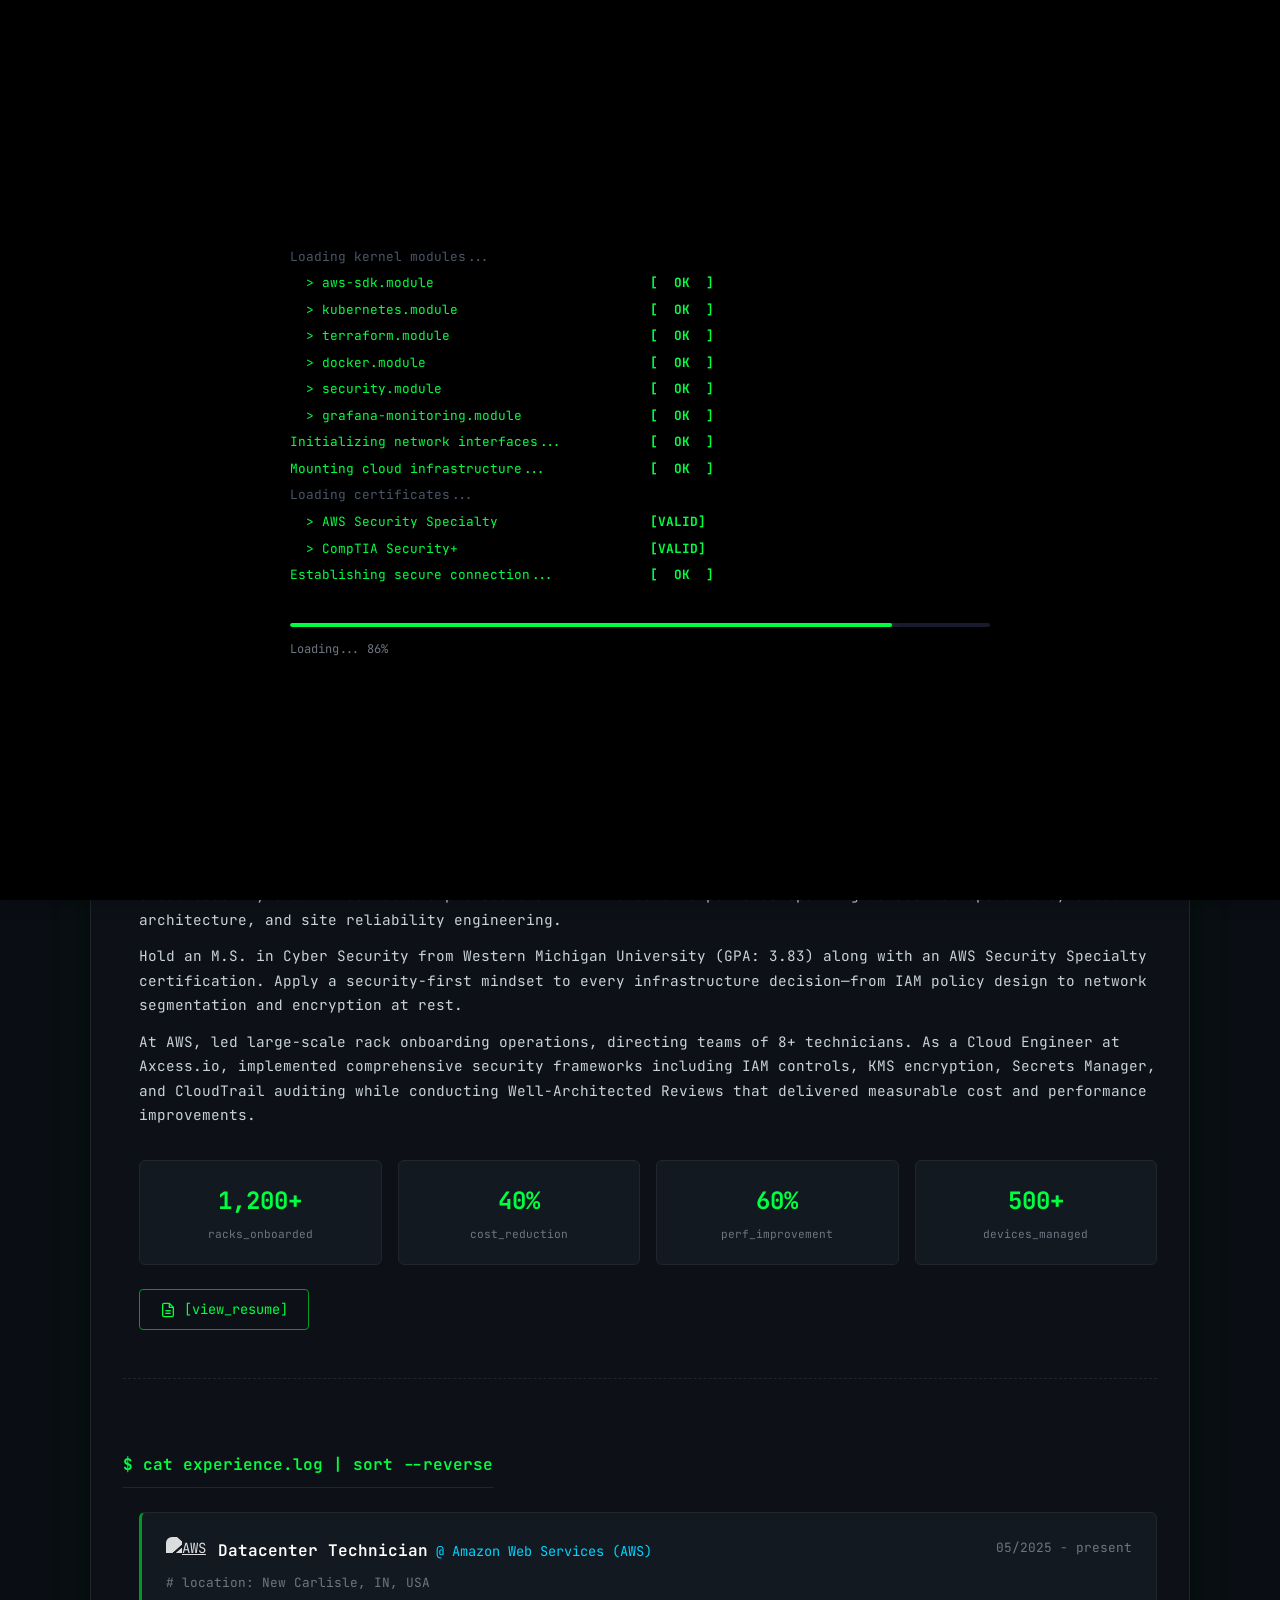
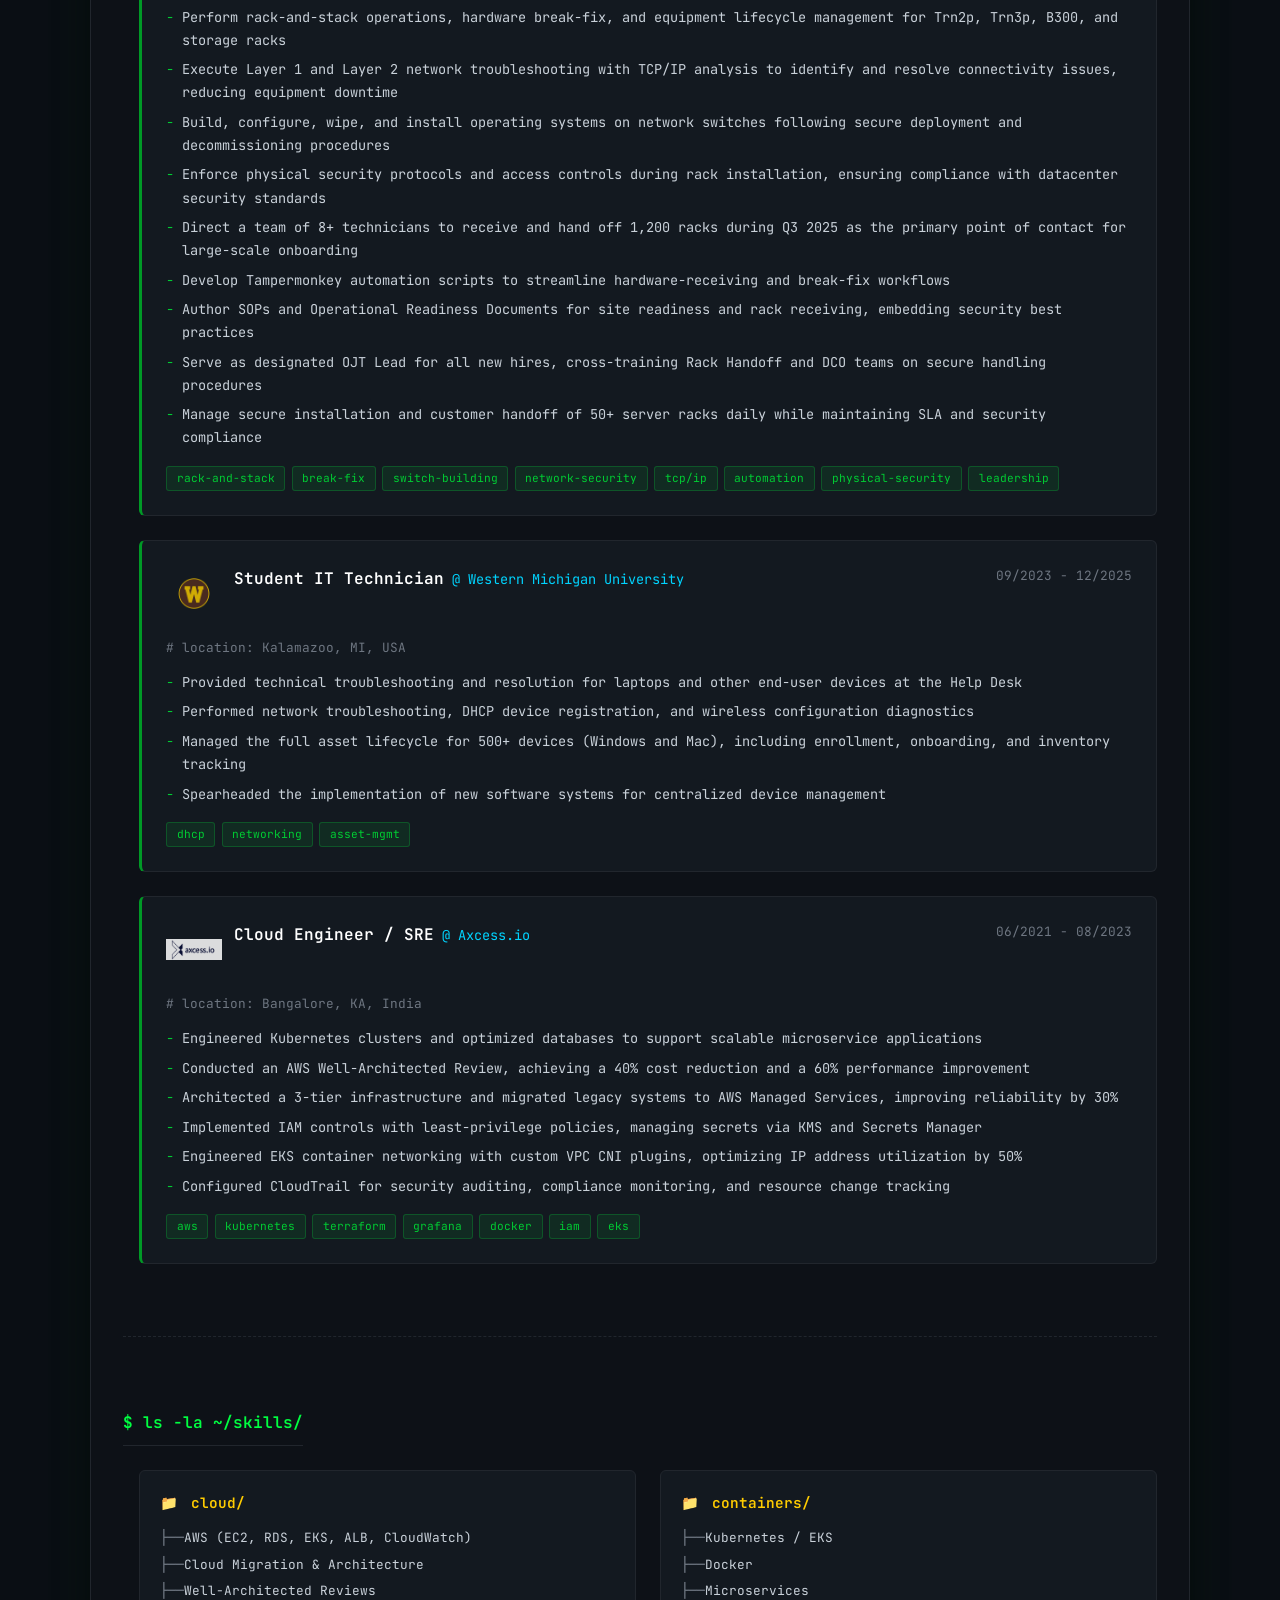
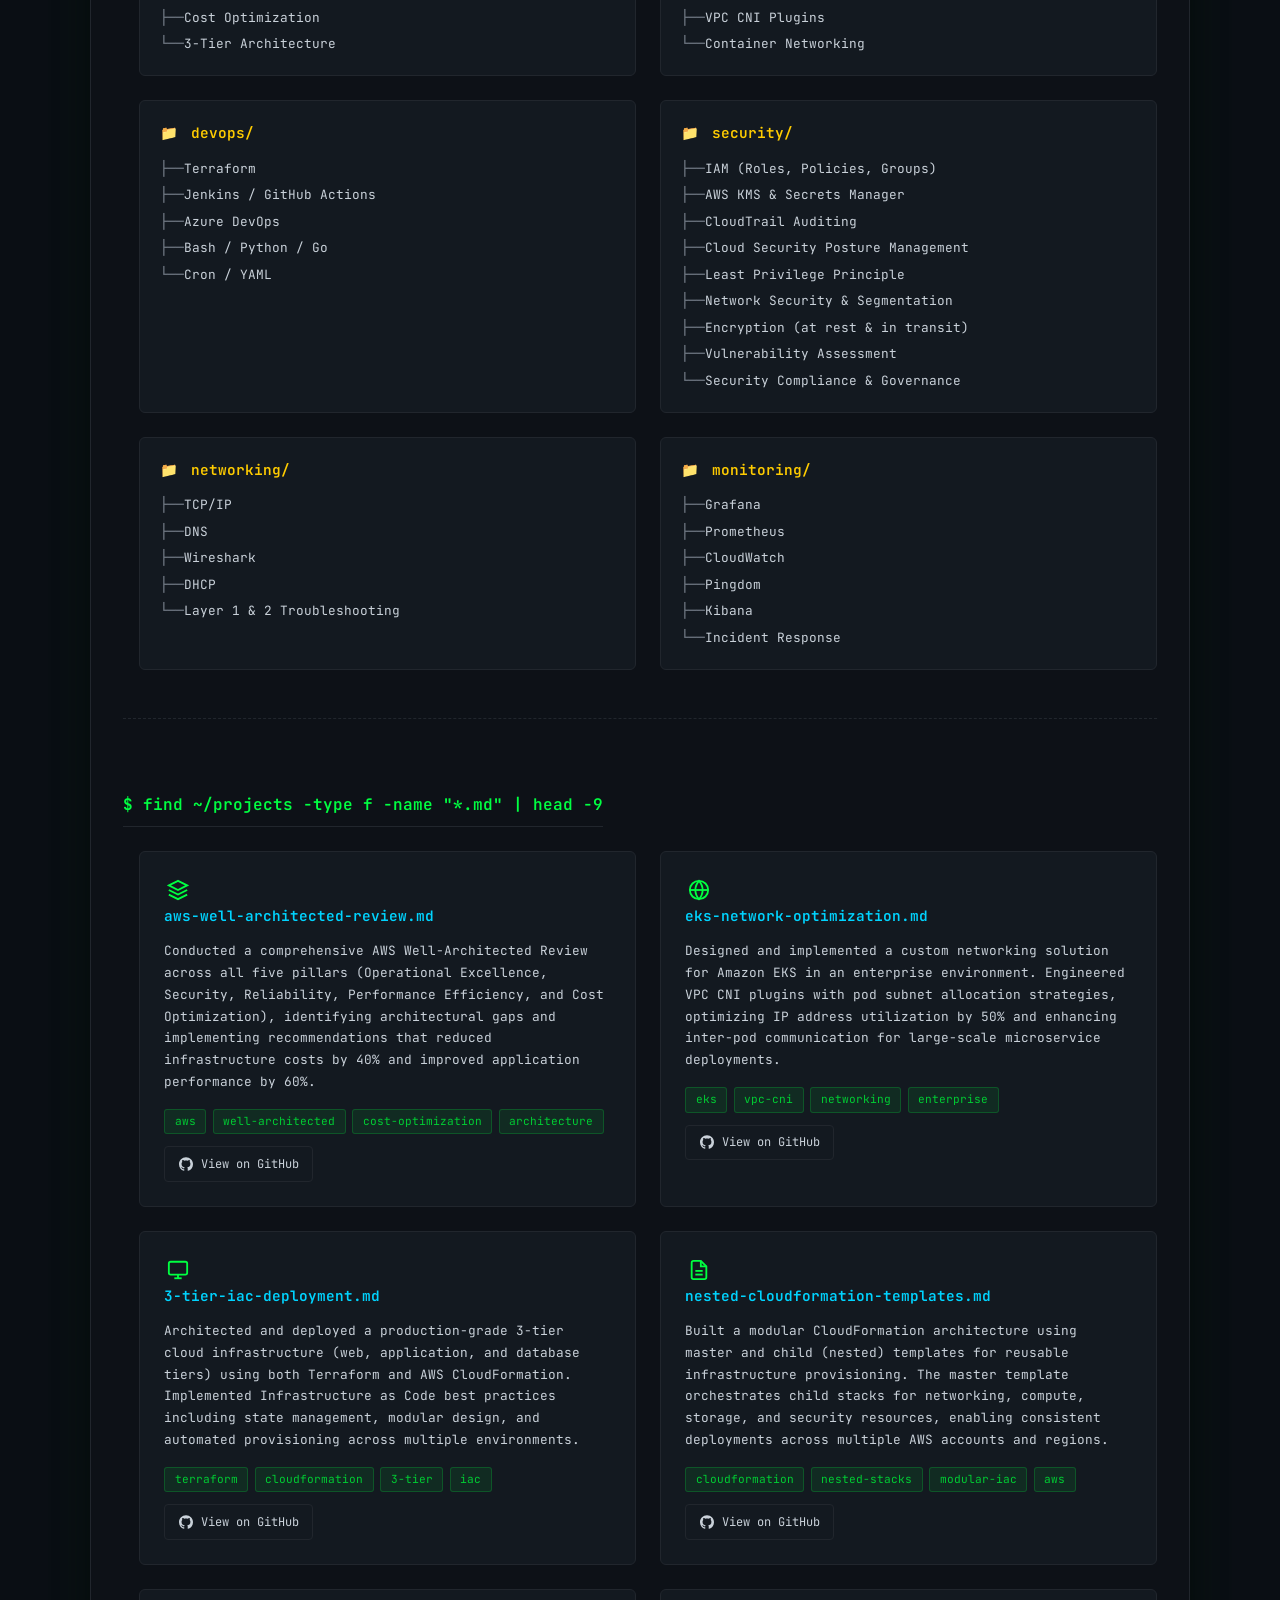
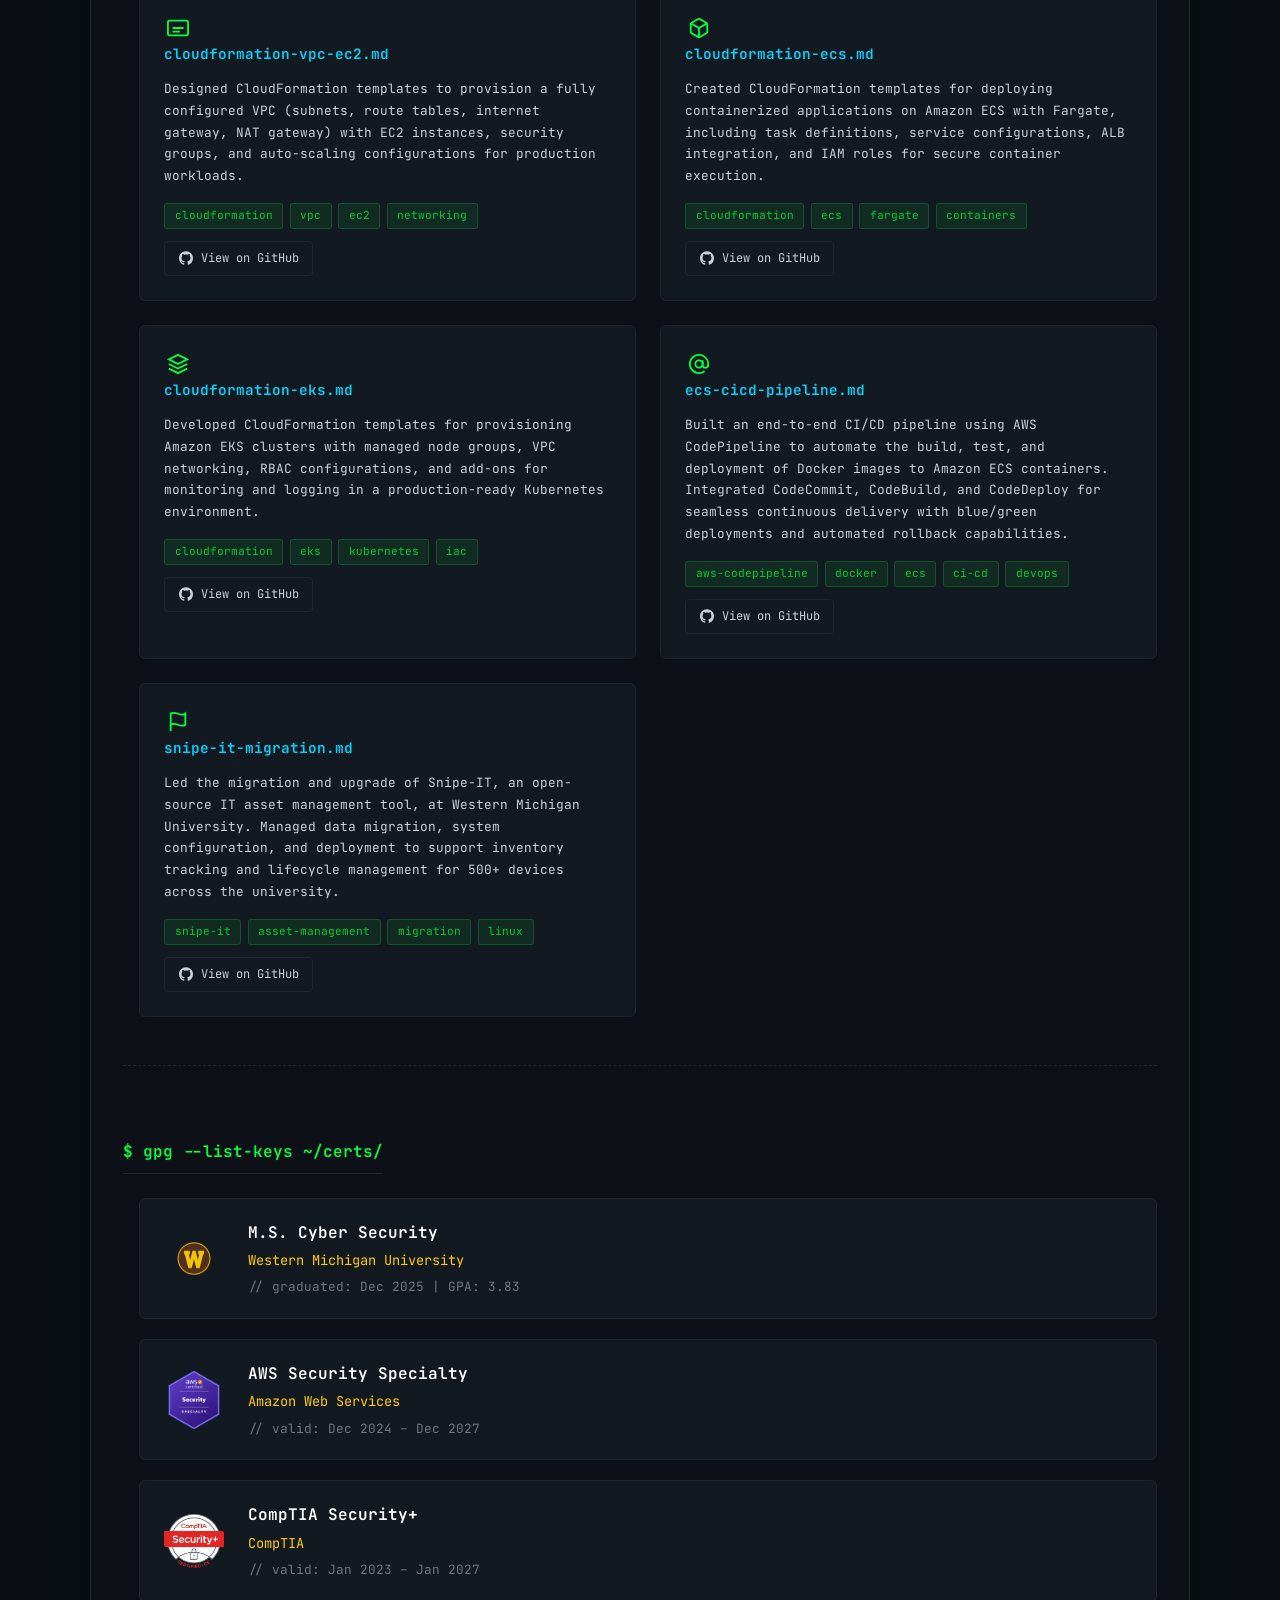
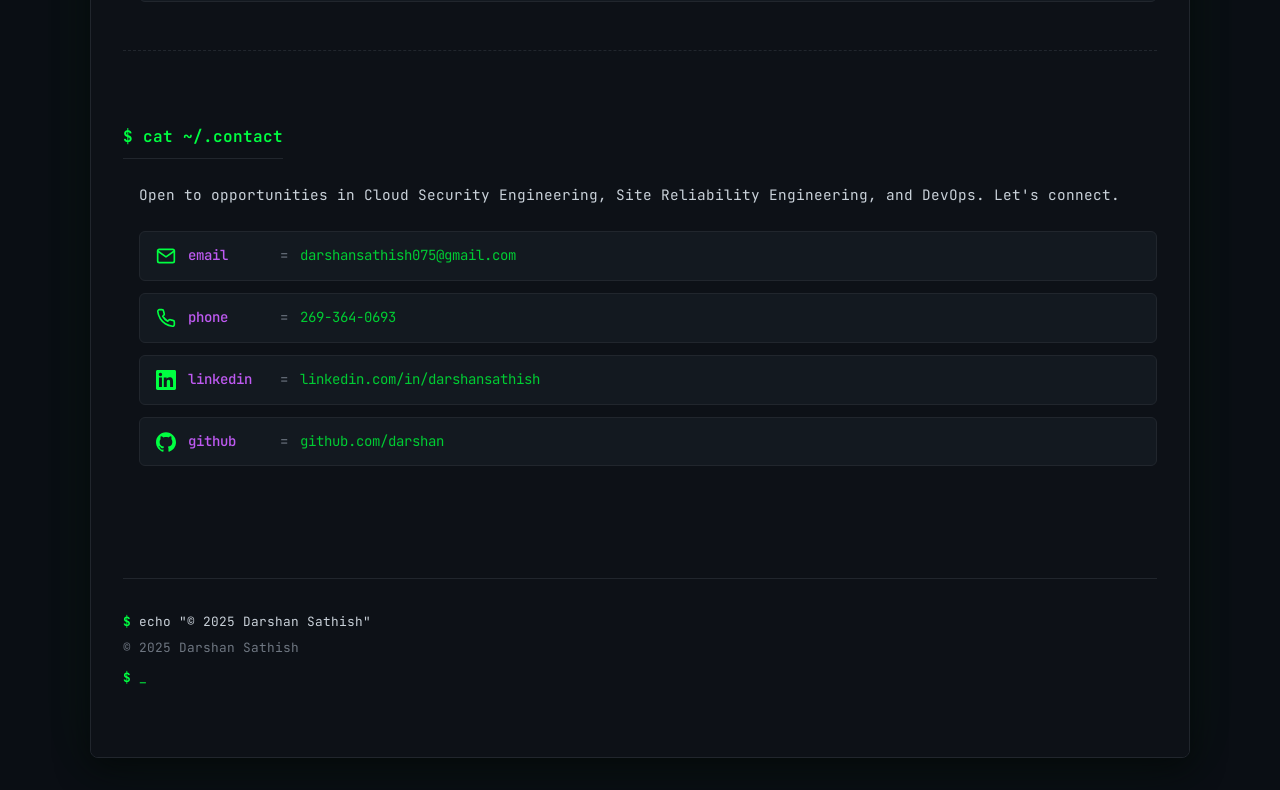
==== Kiro-Portfi=olio/index.html @ d73a8a71 "Add files via upload" ====
<!DOCTYPE html>
<html lang="en">
<head>
    <meta charset="UTF-8">
    <meta name="viewport" content="width=device-width, initial-scale=1.0">
    <title>darshan@cloud:~ Portfolio</title>
    <link rel="stylesheet" href="styles.css">
    <link rel="preconnect" href="https://fonts.googleapis.com">
    <link rel="preconnect" href="https://fonts.gstatic.com" crossorigin>
    <link href="https://fonts.googleapis.com/css2?family=JetBrains+Mono:wght@300;400;500;600;700&family=Fira+Code:wght@300;400;500;600;700&display=swap" rel="stylesheet">
</head>
<body>
    <!-- Boot Screen -->
    <div class="boot-screen" id="boot-screen">
        <div class="boot-container">
            <div class="boot-lines" id="boot-lines"></div>
            <div class="boot-progress">
                <div class="progress-bar" id="progress-bar"></div>
            </div>
            <p class="boot-status" id="boot-status">Initializing...</p>
        </div>
    </div>

    <!-- Scanline overlay -->
    <div class="scanline"></div>

    <!-- Terminal Window -->
    <div class="terminal-frame">
        <!-- Terminal Title Bar -->
        <div class="terminal-titlebar">
            <div class="terminal-dots">
                <span class="dot dot-red"></span>
                <span class="dot dot-yellow"></span>
                <span class="dot dot-green"></span>
            </div>
            <span class="terminal-path">darshan@cloud:~/portfolio</span>
            <nav class="terminal-nav" id="terminal-nav">
                <a href="#hero" class="nav-cmd">~</a>
                <a href="#about" class="nav-cmd">about</a>
                <a href="#experience" class="nav-cmd">exp</a>
                <a href="#skills" class="nav-cmd">skills</a>
                <a href="#projects" class="nav-cmd">projects</a>
                <a href="#certs" class="nav-cmd">certs</a>
                <a href="#contact" class="nav-cmd">contact</a>
            </nav>
            <button class="theme-toggle" id="theme-toggle" aria-label="Toggle theme">
                <span class="theme-icon" id="theme-icon">&#9790;</span>
            </button>
            <button class="mobile-toggle" id="mobile-toggle" aria-label="Toggle navigation">
                <span>&#9776;</span>
            </button>
        </div>

        <!-- Terminal Body -->
        <main class="terminal-body">

            <!-- Hero / Boot Section -->
            <section class="term-section" id="hero">
                <div class="boot-sequence">
                    <p class="system-line"><span class="dim">[system]</span> initializing portfolio v2.0...</p>
                    <p class="system-line"><span class="dim">[system]</span> loading modules: aws, kubernetes, terraform...</p>
                    <p class="system-line"><span class="dim">[system]</span> connection established <span class="success">&#10004;</span></p>
                </div>
                <div class="hero-content">
                    <div class="hero-left">
                        <div class="ascii-border">
                            <pre class="ascii-art">
 ____                 _                   ____        _   _     _     _     
|  _ \  __ _ _ __ ___| |__   __ _ _ __   / ___|  __ _| |_| |__ (_)___| |__  
| | | |/ _` | '__/ __| '_ \ / _` | '_ \  \___ \ / _` | __| '_ \| / __| '_ \ 
| |_| | (_| | |  \__ \ | | | (_| | | | |  ___) | (_| | |_| | | | \__ \ | | |
|____/ \__,_|_|  |___/_| |_|\__,_|_| |_| |____/ \__,_|\__|_| |_|_|___/_| |_|
                            </pre>
                        </div>
                        <p class="prompt-line"><span class="prompt">$</span> whoami</p>
                        <h1 class="hero-name">Darshan Sathish</h1>
                        <p class="prompt-line"><span class="prompt">$</span> cat role.txt</p>
                        <h2 class="hero-role">Cloud Security & Infrastructure Engineer</h2>
                        <p class="prompt-line"><span class="prompt">$</span> echo $MISSION</p>
                        <p class="hero-desc">Building secure, reliable, and cost-effective cloud solutions with expertise in AWS Security, Kubernetes, and datacenter operations. M.S. Cyber Security | AWS Security Specialty certified. Passionate about cloud security, automation, and operational excellence.</p>
                        <div class="hero-links">
                            <a href="#contact" class="term-btn">[contact]</a>
                            <a href="#experience" class="term-btn">[view_work]</a>
                        </div>
                    </div>
                    <div class="hero-right">
                        <div class="profile-frame">
                            <div class="profile-label">// profile.jpg</div>
                            <img src="profile.jpg" alt="Darshan Sathish" class="profile-image">
                        </div>
                        <div class="mini-terminal">
                            <p><span class="prompt">$</span> <span id="typing-text"></span><span class="cursor">_</span></p>
                        </div>
                    </div>
                </div>
            </section>

            <!-- About Section -->
            <section class="term-section" id="about">
                <div class="section-header">
                    <span class="prompt">$</span> cat about.md
                </div>
                <div class="section-content">
                    <div class="output-block">
                        <p>Cloud security and infrastructure professional with hands-on experience spanning datacenter operations, cloud architecture, and site reliability engineering.</p>
                        <p>Hold an M.S. in Cyber Security from Western Michigan University (GPA: 3.83) along with an AWS Security Specialty certification. Apply a security-first mindset to every infrastructure decision—from IAM policy design to network segmentation and encryption at rest.</p>
                        <p>At AWS, led large-scale rack onboarding operations, directing teams of 8+ technicians. As a Cloud Engineer at Axcess.io, implemented comprehensive security frameworks including IAM controls, KMS encryption, Secrets Manager, and CloudTrail auditing while conducting Well-Architected Reviews that delivered measurable cost and performance improvements.</p>
                    </div>
                    <div class="stats-grid">
                        <div class="stat-block">
                            <span class="stat-value">1,200+</span>
                            <span class="stat-key">racks_onboarded</span>
                        </div>
                        <div class="stat-block">
                            <span class="stat-value">40%</span>
                            <span class="stat-key">cost_reduction</span>
                        </div>
                        <div class="stat-block">
                            <span class="stat-value">60%</span>
                            <span class="stat-key">perf_improvement</span>
                        </div>
                        <div class="stat-block">
                            <span class="stat-value">500+</span>
                            <span class="stat-key">devices_managed</span>
                        </div>
                    </div>
                    <div class="resume-download">
                        <a href="resume.html" class="term-btn resume-btn" target="_blank" rel="noopener noreferrer">
                            <svg viewBox="0 0 24 24" fill="none" stroke="currentColor" stroke-width="2" width="16" height="16"><path d="M14 2H6a2 2 0 0 0-2 2v16a2 2 0 0 0 2 2h12a2 2 0 0 0 2-2V8z"/><polyline points="14 2 14 8 20 8"/><line x1="16" y1="13" x2="8" y2="13"/><line x1="16" y1="17" x2="8" y2="17"/></svg>
                            [view_resume]
                        </a>
                    </div>
                </div>
            </section>

            <!-- Experience Section -->
            <section class="term-section" id="experience">
                <div class="section-header">
                    <span class="prompt">$</span> cat experience.log | sort --reverse
                </div>
                <div class="section-content">
                    <!-- AWS -->
                    <div class="exp-block">
                        <div class="exp-header">
                            <a href="https://aws.amazon.com/" target="_blank" rel="noopener noreferrer"><img src="https://upload.wikimedia.org/wikipedia/commons/9/93/Amazon_Web_Services_Logo.svg" alt="AWS" class="exp-logo aws-logo"></a>
                            <div class="exp-title">
                                <h3>Datacenter Technician</h3>
                                <span class="exp-company">@ Amazon Web Services (AWS)</span>
                            </div>
                            <span class="exp-date">05/2025 - present</span>
                        </div>
                        <div class="exp-location"><span class="dim"># location:</span> New Carlisle, IN, USA</div>
                        <ul class="exp-details">
                            <li><span class="bullet">-</span> Perform rack-and-stack operations, hardware break-fix, and equipment lifecycle management for Trn2p, Trn3p, B300, and storage racks</li>
                            <li><span class="bullet">-</span> Execute Layer 1 and Layer 2 network troubleshooting with TCP/IP analysis to identify and resolve connectivity issues, reducing equipment downtime</li>
                            <li><span class="bullet">-</span> Build, configure, wipe, and install operating systems on network switches following secure deployment and decommissioning procedures</li>
                            <li><span class="bullet">-</span> Enforce physical security protocols and access controls during rack installation, ensuring compliance with datacenter security standards</li>
                            <li><span class="bullet">-</span> Direct a team of 8+ technicians to receive and hand off 1,200 racks during Q3 2025 as the primary point of contact for large-scale onboarding</li>
                            <li><span class="bullet">-</span> Develop Tampermonkey automation scripts to streamline hardware-receiving and break-fix workflows</li>
                            <li><span class="bullet">-</span> Author SOPs and Operational Readiness Documents for site readiness and rack receiving, embedding security best practices</li>
                            <li><span class="bullet">-</span> Serve as designated OJT Lead for all new hires, cross-training Rack Handoff and DCO teams on secure handling procedures</li>
                            <li><span class="bullet">-</span> Manage secure installation and customer handoff of 50+ server racks daily while maintaining SLA and security compliance</li>
                        </ul>
                        <div class="exp-tags">
                            <span class="tag">rack-and-stack</span>
                            <span class="tag">break-fix</span>
                            <span class="tag">switch-building</span>
                            <span class="tag">network-security</span>
                            <span class="tag">tcp/ip</span>
                            <span class="tag">automation</span>
                            <span class="tag">physical-security</span>
                            <span class="tag">leadership</span>
                        </div>
                    </div>

                    <!-- WMU -->
                    <div class="exp-block">
                        <div class="exp-header">
                            <a href="https://wmich.edu/" target="_blank" rel="noopener noreferrer"><img src="wmu-logo.png" alt="WMU" class="exp-logo"></a>
                            <div class="exp-title">
                                <h3>Student IT Technician</h3>
                                <span class="exp-company">@ Western Michigan University</span>
                            </div>
                            <span class="exp-date">09/2023 - 12/2025</span>
                        </div>
                        <div class="exp-location"><span class="dim"># location:</span> Kalamazoo, MI, USA</div>
                        <ul class="exp-details">
                            <li><span class="bullet">-</span> Provided technical troubleshooting and resolution for laptops and other end-user devices at the Help Desk</li>
                            <li><span class="bullet">-</span> Performed network troubleshooting, DHCP device registration, and wireless configuration diagnostics</li>
                            <li><span class="bullet">-</span> Managed the full asset lifecycle for 500+ devices (Windows and Mac), including enrollment, onboarding, and inventory tracking</li>
                            <li><span class="bullet">-</span> Spearheaded the implementation of new software systems for centralized device management</li>
                        </ul>
                        <div class="exp-tags">
                            <span class="tag">dhcp</span>
                            <span class="tag">networking</span>
                            <span class="tag">asset-mgmt</span>
                        </div>
                    </div>

                    <!-- Axcess.io -->
                    <div class="exp-block">
                        <div class="exp-header">
                            <a href="https://axcess.io" target="_blank" rel="noopener noreferrer"><img src="axcess-logo.png" alt="Axcess.io" class="exp-logo"></a>
                            <div class="exp-title">
                                <h3>Cloud Engineer / SRE</h3>
                                <span class="exp-company">@ Axcess.io</span>
                            </div>
                            <span class="exp-date">06/2021 - 08/2023</span>
                        </div>
                        <div class="exp-location"><span class="dim"># location:</span> Bangalore, KA, India</div>
                        <ul class="exp-details">
                            <li><span class="bullet">-</span> Engineered Kubernetes clusters and optimized databases to support scalable microservice applications</li>
                            <li><span class="bullet">-</span> Conducted an AWS Well-Architected Review, achieving a 40% cost reduction and a 60% performance improvement</li>
                            <li><span class="bullet">-</span> Architected a 3-tier infrastructure and migrated legacy systems to AWS Managed Services, improving reliability by 30%</li>
                            <li><span class="bullet">-</span> Implemented IAM controls with least-privilege policies, managing secrets via KMS and Secrets Manager</li>
                            <li><span class="bullet">-</span> Engineered EKS container networking with custom VPC CNI plugins, optimizing IP address utilization by 50%</li>
                            <li><span class="bullet">-</span> Configured CloudTrail for security auditing, compliance monitoring, and resource change tracking</li>
                        </ul>
                        <div class="exp-tags">
                            <span class="tag">aws</span>
                            <span class="tag">kubernetes</span>
                            <span class="tag">terraform</span>
                            <span class="tag">grafana</span>
                            <span class="tag">docker</span>
                            <span class="tag">iam</span>
                            <span class="tag">eks</span>
                        </div>
                    </div>
                </div>
            </section>

            <!-- Skills Section -->
            <section class="term-section" id="skills">
                <div class="section-header">
                    <span class="prompt">$</span> ls -la ~/skills/
                </div>
                <div class="section-content">
                    <div class="skills-tree">
                        <div class="skill-dir">
                            <div class="dir-name"><span class="dir-icon">&#128193;</span> cloud/</div>
                            <div class="dir-contents">
                                <span>AWS (EC2, RDS, EKS, ALB, CloudWatch)</span>
                                <span>Cloud Migration & Architecture</span>
                                <span>Well-Architected Reviews</span>
                                <span>Cost Optimization</span>
                                <span>3-Tier Architecture</span>
                            </div>
                        </div>
                        <div class="skill-dir">
                            <div class="dir-name"><span class="dir-icon">&#128193;</span> containers/</div>
                            <div class="dir-contents">
                                <span>Kubernetes / EKS</span>
                                <span>Docker</span>
                                <span>Microservices</span>
                                <span>VPC CNI Plugins</span>
                                <span>Container Networking</span>
                            </div>
                        </div>
                        <div class="skill-dir">
                            <div class="dir-name"><span class="dir-icon">&#128193;</span> devops/</div>
                            <div class="dir-contents">
                                <span>Terraform</span>
                                <span>Jenkins / GitHub Actions</span>
                                <span>Azure DevOps</span>
                                <span>Bash / Python / Go</span>
                                <span>Cron / YAML</span>
                            </div>
                        </div>
                        <div class="skill-dir">
                            <div class="dir-name"><span class="dir-icon">&#128193;</span> security/</div>
                            <div class="dir-contents">
                                <span>IAM (Roles, Policies, Groups)</span>
                                <span>AWS KMS & Secrets Manager</span>
                                <span>CloudTrail Auditing</span>
                                <span>Cloud Security Posture Management</span>
                                <span>Least Privilege Principle</span>
                                <span>Network Security & Segmentation</span>
                                <span>Encryption (at rest & in transit)</span>
                                <span>Vulnerability Assessment</span>
                                <span>Security Compliance & Governance</span>
                            </div>
                        </div>
                        <div class="skill-dir">
                            <div class="dir-name"><span class="dir-icon">&#128193;</span> networking/</div>
                            <div class="dir-contents">
                                <span>TCP/IP</span>
                                <span>DNS</span>
                                <span>Wireshark</span>
                                <span>DHCP</span>
                                <span>Layer 1 & 2 Troubleshooting</span>
                            </div>
                        </div>
                        <div class="skill-dir">
                            <div class="dir-name"><span class="dir-icon">&#128193;</span> monitoring/</div>
                            <div class="dir-contents">
                                <span>Grafana</span>
                                <span>Prometheus</span>
                                <span>CloudWatch</span>
                                <span>Pingdom</span>
                                <span>Kibana</span>
                                <span>Incident Response</span>
                            </div>
                        </div>
                    </div>
                </div>
            </section>

            <!-- Projects Section -->
            <section class="term-section" id="projects">
                <div class="section-header">
                    <span class="prompt">$</span> find ~/projects -type f -name "*.md" | head -9
                </div>
                <div class="section-content">
                    <div class="projects-list">
                        <div class="project-entry">
                            <div class="project-name"><span class="project-icon"><svg viewBox="0 0 24 24" fill="none" stroke="currentColor" stroke-width="2"><path d="M12 2L2 7l10 5 10-5-10-5z"/><path d="M2 17l10 5 10-5"/><path d="M2 12l10 5 10-5"/></svg></span> aws-well-architected-review.md</div>
                            <p class="project-desc">Conducted a comprehensive AWS Well-Architected Review across all five pillars (Operational Excellence, Security, Reliability, Performance Efficiency, and Cost Optimization), identifying architectural gaps and implementing recommendations that reduced infrastructure costs by 40% and improved application performance by 60%.</p>
                            <div class="exp-tags">
                                <span class="tag">aws</span>
                                <span class="tag">well-architected</span>
                                <span class="tag">cost-optimization</span>
                                <span class="tag">architecture</span>
                            </div>
                            <a href="https://github.com/darshan/aws-well-architected-review" class="github-link" target="_blank" rel="noopener noreferrer"><svg viewBox="0 0 24 24" fill="currentColor" width="16" height="16"><path d="M12 .297c-6.63 0-12 5.373-12 12 0 5.303 3.438 9.8 8.205 11.385.6.113.82-.258.82-.577 0-.285-.01-1.04-.015-2.04-3.338.724-4.042-1.61-4.042-1.61C4.422 18.07 3.633 17.7 3.633 17.7c-1.087-.744.084-.729.084-.729 1.205.084 1.838 1.236 1.838 1.236 1.07 1.835 2.809 1.305 3.495.998.108-.776.417-1.305.76-1.605-2.665-.3-5.466-1.332-5.466-5.93 0-1.31.465-2.38 1.235-3.22-.135-.303-.54-1.523.105-3.176 0 0 1.005-.322 3.3 1.23.96-.267 1.98-.399 3-.405 1.02.006 2.04.138 3 .405 2.28-1.552 3.285-1.23 3.285-1.23.645 1.653.24 2.873.12 3.176.765.84 1.23 1.91 1.23 3.22 0 4.61-2.805 5.625-5.475 5.92.42.36.81 1.096.81 2.22 0 1.606-.015 2.896-.015 3.286 0 .315.21.69.825.57C20.565 22.092 24 17.592 24 12.297c0-6.627-5.373-12-12-12"/></svg> View on GitHub</a>
                        </div>
                        <div class="project-entry">
                            <div class="project-name"><span class="project-icon"><svg viewBox="0 0 24 24" fill="none" stroke="currentColor" stroke-width="2"><circle cx="12" cy="12" r="10"/><line x1="2" y1="12" x2="22" y2="12"/><path d="M12 2a15.3 15.3 0 0 1 4 10 15.3 15.3 0 0 1-4 10 15.3 15.3 0 0 1-4-10 15.3 15.3 0 0 1 4-10z"/></svg></span> eks-network-optimization.md</div>
                            <p class="project-desc">Designed and implemented a custom networking solution for Amazon EKS in an enterprise environment. Engineered VPC CNI plugins with pod subnet allocation strategies, optimizing IP address utilization by 50% and enhancing inter-pod communication for large-scale microservice deployments.</p>
                            <div class="exp-tags">
                                <span class="tag">eks</span>
                                <span class="tag">vpc-cni</span>
                                <span class="tag">networking</span>
                                <span class="tag">enterprise</span>
                            </div>
                            <a href="https://github.com/darshan/eks-network-optimization" class="github-link" target="_blank" rel="noopener noreferrer"><svg viewBox="0 0 24 24" fill="currentColor" width="16" height="16"><path d="M12 .297c-6.63 0-12 5.373-12 12 0 5.303 3.438 9.8 8.205 11.385.6.113.82-.258.82-.577 0-.285-.01-1.04-.015-2.04-3.338.724-4.042-1.61-4.042-1.61C4.422 18.07 3.633 17.7 3.633 17.7c-1.087-.744.084-.729.084-.729 1.205.084 1.838 1.236 1.838 1.236 1.07 1.835 2.809 1.305 3.495.998.108-.776.417-1.305.76-1.605-2.665-.3-5.466-1.332-5.466-5.93 0-1.31.465-2.38 1.235-3.22-.135-.303-.54-1.523.105-3.176 0 0 1.005-.322 3.3 1.23.96-.267 1.98-.399 3-.405 1.02.006 2.04.138 3 .405 2.28-1.552 3.285-1.23 3.285-1.23.645 1.653.24 2.873.12 3.176.765.84 1.23 1.91 1.23 3.22 0 4.61-2.805 5.625-5.475 5.92.42.36.81 1.096.81 2.22 0 1.606-.015 2.896-.015 3.286 0 .315.21.69.825.57C20.565 22.092 24 17.592 24 12.297c0-6.627-5.373-12-12-12"/></svg> View on GitHub</a>
                        </div>
                        <div class="project-entry">
                            <div class="project-name"><span class="project-icon"><svg viewBox="0 0 24 24" fill="none" stroke="currentColor" stroke-width="2"><rect x="2" y="3" width="20" height="14" rx="2"/><line x1="8" y1="21" x2="16" y2="21"/><line x1="12" y1="17" x2="12" y2="21"/></svg></span> 3-tier-iac-deployment.md</div>
                            <p class="project-desc">Architected and deployed a production-grade 3-tier cloud infrastructure (web, application, and database tiers) using both Terraform and AWS CloudFormation. Implemented Infrastructure as Code best practices including state management, modular design, and automated provisioning across multiple environments.</p>
                            <div class="exp-tags">
                                <span class="tag">terraform</span>
                                <span class="tag">cloudformation</span>
                                <span class="tag">3-tier</span>
                                <span class="tag">iac</span>
                            </div>
                            <a href="https://github.com/darshan/3-tier-iac-deployment" class="github-link" target="_blank" rel="noopener noreferrer"><svg viewBox="0 0 24 24" fill="currentColor" width="16" height="16"><path d="M12 .297c-6.63 0-12 5.373-12 12 0 5.303 3.438 9.8 8.205 11.385.6.113.82-.258.82-.577 0-.285-.01-1.04-.015-2.04-3.338.724-4.042-1.61-4.042-1.61C4.422 18.07 3.633 17.7 3.633 17.7c-1.087-.744.084-.729.084-.729 1.205.084 1.838 1.236 1.838 1.236 1.07 1.835 2.809 1.305 3.495.998.108-.776.417-1.305.76-1.605-2.665-.3-5.466-1.332-5.466-5.93 0-1.31.465-2.38 1.235-3.22-.135-.303-.54-1.523.105-3.176 0 0 1.005-.322 3.3 1.23.96-.267 1.98-.399 3-.405 1.02.006 2.04.138 3 .405 2.28-1.552 3.285-1.23 3.285-1.23.645 1.653.24 2.873.12 3.176.765.84 1.23 1.91 1.23 3.22 0 4.61-2.805 5.625-5.475 5.92.42.36.81 1.096.81 2.22 0 1.606-.015 2.896-.015 3.286 0 .315.21.69.825.57C20.565 22.092 24 17.592 24 12.297c0-6.627-5.373-12-12-12"/></svg> View on GitHub</a>
                        </div>
                        <div class="project-entry">
                            <div class="project-name"><span class="project-icon"><svg viewBox="0 0 24 24" fill="none" stroke="currentColor" stroke-width="2"><path d="M14 2H6a2 2 0 0 0-2 2v16a2 2 0 0 0 2 2h12a2 2 0 0 0 2-2V8z"/><polyline points="14 2 14 8 20 8"/><line x1="16" y1="13" x2="8" y2="13"/><line x1="16" y1="17" x2="8" y2="17"/></svg></span> nested-cloudformation-templates.md</div>
                            <p class="project-desc">Built a modular CloudFormation architecture using master and child (nested) templates for reusable infrastructure provisioning. The master template orchestrates child stacks for networking, compute, storage, and security resources, enabling consistent deployments across multiple AWS accounts and regions.</p>
                            <div class="exp-tags">
                                <span class="tag">cloudformation</span>
                                <span class="tag">nested-stacks</span>
                                <span class="tag">modular-iac</span>
                                <span class="tag">aws</span>
                            </div>
                            <a href="https://github.com/darshan/nested-cloudformation-templates" class="github-link" target="_blank" rel="noopener noreferrer"><svg viewBox="0 0 24 24" fill="currentColor" width="16" height="16"><path d="M12 .297c-6.63 0-12 5.373-12 12 0 5.303 3.438 9.8 8.205 11.385.6.113.82-.258.82-.577 0-.285-.01-1.04-.015-2.04-3.338.724-4.042-1.61-4.042-1.61C4.422 18.07 3.633 17.7 3.633 17.7c-1.087-.744.084-.729.084-.729 1.205.084 1.838 1.236 1.838 1.236 1.07 1.835 2.809 1.305 3.495.998.108-.776.417-1.305.76-1.605-2.665-.3-5.466-1.332-5.466-5.93 0-1.31.465-2.38 1.235-3.22-.135-.303-.54-1.523.105-3.176 0 0 1.005-.322 3.3 1.23.96-.267 1.98-.399 3-.405 1.02.006 2.04.138 3 .405 2.28-1.552 3.285-1.23 3.285-1.23.645 1.653.24 2.873.12 3.176.765.84 1.23 1.91 1.23 3.22 0 4.61-2.805 5.625-5.475 5.92.42.36.81 1.096.81 2.22 0 1.606-.015 2.896-.015 3.286 0 .315.21.69.825.57C20.565 22.092 24 17.592 24 12.297c0-6.627-5.373-12-12-12"/></svg> View on GitHub</a>
                        </div>
                        <div class="project-entry">
                            <div class="project-name"><span class="project-icon"><svg viewBox="0 0 24 24" fill="none" stroke="currentColor" stroke-width="2"><rect x="1" y="4" width="22" height="16" rx="2"/><path d="M6 8h.01M10 8h.01M6 12h12M6 16h8"/></svg></span> cloudformation-vpc-ec2.md</div>
                            <p class="project-desc">Designed CloudFormation templates to provision a fully configured VPC (subnets, route tables, internet gateway, NAT gateway) with EC2 instances, security groups, and auto-scaling configurations for production workloads.</p>
                            <div class="exp-tags">
                                <span class="tag">cloudformation</span>
                                <span class="tag">vpc</span>
                                <span class="tag">ec2</span>
                                <span class="tag">networking</span>
                            </div>
                            <a href="https://github.com/darshan/cloudformation-vpc-ec2" class="github-link" target="_blank" rel="noopener noreferrer"><svg viewBox="0 0 24 24" fill="currentColor" width="16" height="16"><path d="M12 .297c-6.63 0-12 5.373-12 12 0 5.303 3.438 9.8 8.205 11.385.6.113.82-.258.82-.577 0-.285-.01-1.04-.015-2.04-3.338.724-4.042-1.61-4.042-1.61C4.422 18.07 3.633 17.7 3.633 17.7c-1.087-.744.084-.729.084-.729 1.205.084 1.838 1.236 1.838 1.236 1.07 1.835 2.809 1.305 3.495.998.108-.776.417-1.305.76-1.605-2.665-.3-5.466-1.332-5.466-5.93 0-1.31.465-2.38 1.235-3.22-.135-.303-.54-1.523.105-3.176 0 0 1.005-.322 3.3 1.23.96-.267 1.98-.399 3-.405 1.02.006 2.04.138 3 .405 2.28-1.552 3.285-1.23 3.285-1.23.645 1.653.24 2.873.12 3.176.765.84 1.23 1.91 1.23 3.22 0 4.61-2.805 5.625-5.475 5.92.42.36.81 1.096.81 2.22 0 1.606-.015 2.896-.015 3.286 0 .315.21.69.825.57C20.565 22.092 24 17.592 24 12.297c0-6.627-5.373-12-12-12"/></svg> View on GitHub</a>
                        </div>
                        <div class="project-entry">
                            <div class="project-name"><span class="project-icon"><svg viewBox="0 0 24 24" fill="none" stroke="currentColor" stroke-width="2"><path d="M21 16V8a2 2 0 0 0-1-1.73l-7-4a2 2 0 0 0-2 0l-7 4A2 2 0 0 0 3 8v8a2 2 0 0 0 1 1.73l7 4a2 2 0 0 0 2 0l7-4A2 2 0 0 0 21 16z"/><polyline points="3.27 6.96 12 12.01 20.73 6.96"/><line x1="12" y1="22.08" x2="12" y2="12"/></svg></span> cloudformation-ecs.md</div>
                            <p class="project-desc">Created CloudFormation templates for deploying containerized applications on Amazon ECS with Fargate, including task definitions, service configurations, ALB integration, and IAM roles for secure container execution.</p>
                            <div class="exp-tags">
                                <span class="tag">cloudformation</span>
                                <span class="tag">ecs</span>
                                <span class="tag">fargate</span>
                                <span class="tag">containers</span>
                            </div>
                            <a href="https://github.com/darshan/cloudformation-ecs" class="github-link" target="_blank" rel="noopener noreferrer"><svg viewBox="0 0 24 24" fill="currentColor" width="16" height="16"><path d="M12 .297c-6.63 0-12 5.373-12 12 0 5.303 3.438 9.8 8.205 11.385.6.113.82-.258.82-.577 0-.285-.01-1.04-.015-2.04-3.338.724-4.042-1.61-4.042-1.61C4.422 18.07 3.633 17.7 3.633 17.7c-1.087-.744.084-.729.084-.729 1.205.084 1.838 1.236 1.838 1.236 1.07 1.835 2.809 1.305 3.495.998.108-.776.417-1.305.76-1.605-2.665-.3-5.466-1.332-5.466-5.93 0-1.31.465-2.38 1.235-3.22-.135-.303-.54-1.523.105-3.176 0 0 1.005-.322 3.3 1.23.96-.267 1.98-.399 3-.405 1.02.006 2.04.138 3 .405 2.28-1.552 3.285-1.23 3.285-1.23.645 1.653.24 2.873.12 3.176.765.84 1.23 1.91 1.23 3.22 0 4.61-2.805 5.625-5.475 5.92.42.36.81 1.096.81 2.22 0 1.606-.015 2.896-.015 3.286 0 .315.21.69.825.57C20.565 22.092 24 17.592 24 12.297c0-6.627-5.373-12-12-12"/></svg> View on GitHub</a>
                        </div>
                        <div class="project-entry">
                            <div class="project-name"><span class="project-icon"><svg viewBox="0 0 24 24" fill="none" stroke="currentColor" stroke-width="2"><path d="M12 2L2 7l10 5 10-5-10-5z"/><path d="M2 17l10 5 10-5"/><path d="M2 12l10 5 10-5"/></svg></span> cloudformation-eks.md</div>
                            <p class="project-desc">Developed CloudFormation templates for provisioning Amazon EKS clusters with managed node groups, VPC networking, RBAC configurations, and add-ons for monitoring and logging in a production-ready Kubernetes environment.</p>
                            <div class="exp-tags">
                                <span class="tag">cloudformation</span>
                                <span class="tag">eks</span>
                                <span class="tag">kubernetes</span>
                                <span class="tag">iac</span>
                            </div>
                            <a href="https://github.com/darshan/cloudformation-eks" class="github-link" target="_blank" rel="noopener noreferrer"><svg viewBox="0 0 24 24" fill="currentColor" width="16" height="16"><path d="M12 .297c-6.63 0-12 5.373-12 12 0 5.303 3.438 9.8 8.205 11.385.6.113.82-.258.82-.577 0-.285-.01-1.04-.015-2.04-3.338.724-4.042-1.61-4.042-1.61C4.422 18.07 3.633 17.7 3.633 17.7c-1.087-.744.084-.729.084-.729 1.205.084 1.838 1.236 1.838 1.236 1.07 1.835 2.809 1.305 3.495.998.108-.776.417-1.305.76-1.605-2.665-.3-5.466-1.332-5.466-5.93 0-1.31.465-2.38 1.235-3.22-.135-.303-.54-1.523.105-3.176 0 0 1.005-.322 3.3 1.23.96-.267 1.98-.399 3-.405 1.02.006 2.04.138 3 .405 2.28-1.552 3.285-1.23 3.285-1.23.645 1.653.24 2.873.12 3.176.765.84 1.23 1.91 1.23 3.22 0 4.61-2.805 5.625-5.475 5.92.42.36.81 1.096.81 2.22 0 1.606-.015 2.896-.015 3.286 0 .315.21.69.825.57C20.565 22.092 24 17.592 24 12.297c0-6.627-5.373-12-12-12"/></svg> View on GitHub</a>
                        </div>
                        <div class="project-entry">
                            <div class="project-name"><span class="project-icon"><svg viewBox="0 0 24 24" fill="none" stroke="currentColor" stroke-width="2"><circle cx="12" cy="12" r="4"/><path d="M16 8v5a3 3 0 0 0 6 0v-1a10 10 0 1 0-3.92 7.94"/></svg></span> ecs-cicd-pipeline.md</div>
                            <p class="project-desc">Built an end-to-end CI/CD pipeline using AWS CodePipeline to automate the build, test, and deployment of Docker images to Amazon ECS containers. Integrated CodeCommit, CodeBuild, and CodeDeploy for seamless continuous delivery with blue/green deployments and automated rollback capabilities.</p>
                            <div class="exp-tags">
                                <span class="tag">aws-codepipeline</span>
                                <span class="tag">docker</span>
                                <span class="tag">ecs</span>
                                <span class="tag">ci-cd</span>
                                <span class="tag">devops</span>
                            </div>
                            <a href="https://github.com/darshan/ecs-cicd-pipeline" class="github-link" target="_blank" rel="noopener noreferrer"><svg viewBox="0 0 24 24" fill="currentColor" width="16" height="16"><path d="M12 .297c-6.63 0-12 5.373-12 12 0 5.303 3.438 9.8 8.205 11.385.6.113.82-.258.82-.577 0-.285-.01-1.04-.015-2.04-3.338.724-4.042-1.61-4.042-1.61C4.422 18.07 3.633 17.7 3.633 17.7c-1.087-.744.084-.729.084-.729 1.205.084 1.838 1.236 1.838 1.236 1.07 1.835 2.809 1.305 3.495.998.108-.776.417-1.305.76-1.605-2.665-.3-5.466-1.332-5.466-5.93 0-1.31.465-2.38 1.235-3.22-.135-.303-.54-1.523.105-3.176 0 0 1.005-.322 3.3 1.23.96-.267 1.98-.399 3-.405 1.02.006 2.04.138 3 .405 2.28-1.552 3.285-1.23 3.285-1.23.645 1.653.24 2.873.12 3.176.765.84 1.23 1.91 1.23 3.22 0 4.61-2.805 5.625-5.475 5.92.42.36.81 1.096.81 2.22 0 1.606-.015 2.896-.015 3.286 0 .315.21.69.825.57C20.565 22.092 24 17.592 24 12.297c0-6.627-5.373-12-12-12"/></svg> View on GitHub</a>
                        </div>
                        <div class="project-entry">
                            <div class="project-name"><span class="project-icon"><svg viewBox="0 0 24 24" fill="none" stroke="currentColor" stroke-width="2"><path d="M4 15s1-1 4-1 5 2 8 2 4-1 4-1V3s-1 1-4 1-5-2-8-2-4 1-4 1z"/><line x1="4" y1="22" x2="4" y2="15"/></svg></span> snipe-it-migration.md</div>
                            <p class="project-desc">Led the migration and upgrade of Snipe-IT, an open-source IT asset management tool, at Western Michigan University. Managed data migration, system configuration, and deployment to support inventory tracking and lifecycle management for 500+ devices across the university.</p>
                            <div class="exp-tags">
                                <span class="tag">snipe-it</span>
                                <span class="tag">asset-management</span>
                                <span class="tag">migration</span>
                                <span class="tag">linux</span>
                            </div>
                            <a href="https://github.com/darshan/snipe-it-migration" class="github-link" target="_blank" rel="noopener noreferrer"><svg viewBox="0 0 24 24" fill="currentColor" width="16" height="16"><path d="M12 .297c-6.63 0-12 5.373-12 12 0 5.303 3.438 9.8 8.205 11.385.6.113.82-.258.82-.577 0-.285-.01-1.04-.015-2.04-3.338.724-4.042-1.61-4.042-1.61C4.422 18.07 3.633 17.7 3.633 17.7c-1.087-.744.084-.729.084-.729 1.205.084 1.838 1.236 1.838 1.236 1.07 1.835 2.809 1.305 3.495.998.108-.776.417-1.305.76-1.605-2.665-.3-5.466-1.332-5.466-5.93 0-1.31.465-2.38 1.235-3.22-.135-.303-.54-1.523.105-3.176 0 0 1.005-.322 3.3 1.23.96-.267 1.98-.399 3-.405 1.02.006 2.04.138 3 .405 2.28-1.552 3.285-1.23 3.285-1.23.645 1.653.24 2.873.12 3.176.765.84 1.23 1.91 1.23 3.22 0 4.61-2.805 5.625-5.475 5.92.42.36.81 1.096.81 2.22 0 1.606-.015 2.896-.015 3.286 0 .315.21.69.825.57C20.565 22.092 24 17.592 24 12.297c0-6.627-5.373-12-12-12"/></svg> View on GitHub</a>
                        </div>
                    </div>
                </div>
            </section>

            <!-- Certifications Section -->
            <section class="term-section" id="certs">
                <div class="section-header">
                    <span class="prompt">$</span> gpg --list-keys ~/certs/
                </div>
                <div class="section-content">
                    <div class="certs-list">
                        <div class="cert-entry">
                            <img src="wmu-logo.png" alt="WMU" class="cert-logo">
                            <div class="cert-info">
                                <h3>M.S. Cyber Security</h3>
                                <span class="cert-org">Western Michigan University</span>
                                <span class="cert-validity"><span class="dim">// graduated:</span> Dec 2025 | GPA: 3.83</span>
                            </div>
                        </div>
                        <div class="cert-entry">
                            <img src="aws-logo.png" alt="AWS" class="cert-logo">
                            <div class="cert-info">
                                <h3>AWS Security Specialty</h3>
                                <span class="cert-org">Amazon Web Services</span>
                                <span class="cert-validity"><span class="dim">// valid:</span> Dec 2024 – Dec 2027</span>
                            </div>
                        </div>
                        <div class="cert-entry">
                            <img src="comptia-logo.png" alt="CompTIA" class="cert-logo">
                            <div class="cert-info">
                                <h3>CompTIA Security+</h3>
                                <span class="cert-org">CompTIA</span>
                                <span class="cert-validity"><span class="dim">// valid:</span> Jan 2023 – Jan 2027</span>
                            </div>
                        </div>
                    </div>
                </div>
            </section>

            <!-- Contact Section -->
            <section class="term-section" id="contact">
                <div class="section-header">
                    <span class="prompt">$</span> cat ~/.contact
                </div>
                <div class="section-content">
                    <p class="contact-intro">Open to opportunities in Cloud Security Engineering, Site Reliability Engineering, and DevOps. Let's connect.</p>
                    <div class="contact-list">
                        <a href="mailto:darshansathish075@gmail.com" class="contact-entry">
                            <svg class="contact-logo-img contact-svg" viewBox="0 0 24 24" fill="none" stroke="currentColor" stroke-width="2" stroke-linecap="round" stroke-linejoin="round"><rect x="2" y="4" width="20" height="16" rx="2"/><polyline points="22,6 12,13 2,6"/></svg>
                            <span class="contact-key">email</span>
                            <span class="contact-sep">=</span>
                            <span class="contact-val">darshansathish075@gmail.com</span>
                        </a>
                        <a href="tel:+12693640693" class="contact-entry">
                            <svg class="contact-logo-img contact-svg" viewBox="0 0 24 24" fill="none" stroke="currentColor" stroke-width="2" stroke-linecap="round" stroke-linejoin="round"><path d="M22 16.92v3a2 2 0 0 1-2.18 2 19.79 19.79 0 0 1-8.63-3.07 19.5 19.5 0 0 1-6-6 19.79 19.79 0 0 1-3.07-8.67A2 2 0 0 1 4.11 2h3a2 2 0 0 1 2 1.72 12.84 12.84 0 0 0 .7 2.81 2 2 0 0 1-.45 2.11L8.09 9.91a16 16 0 0 0 6 6l1.27-1.27a2 2 0 0 1 2.11-.45 12.84 12.84 0 0 0 2.81.7A2 2 0 0 1 22 16.92z"/></svg>
                            <span class="contact-key">phone</span>
                            <span class="contact-sep">=</span>
                            <span class="contact-val">269-364-0693</span>
                        </a>
                        <a href="https://www.linkedin.com/in/darshansathish/" class="contact-entry" target="_blank" rel="noopener noreferrer">
                            <svg class="contact-logo-img contact-svg" viewBox="0 0 24 24" fill="currentColor"><path d="M20.447 20.452h-3.554v-5.569c0-1.328-.027-3.037-1.852-3.037-1.853 0-2.136 1.445-2.136 2.939v5.667H9.351V9h3.414v1.561h.046c.477-.9 1.637-1.85 3.37-1.85 3.601 0 4.267 2.37 4.267 5.455v6.286zM5.337 7.433a2.062 2.062 0 0 1-2.063-2.065 2.064 2.064 0 1 1 2.063 2.065zm1.782 13.019H3.555V9h3.564v11.452zM22.225 0H1.771C.792 0 0 .774 0 1.729v20.542C0 23.227.792 24 1.771 24h20.451C23.2 24 24 23.227 24 22.271V1.729C24 .774 23.2 0 22.222 0h.003z"/></svg>
                            <span class="contact-key">linkedin</span>
                            <span class="contact-sep">=</span>
                            <span class="contact-val">linkedin.com/in/darshansathish</span>
                        </a>
                        <a href="https://github.com/" class="contact-entry" target="_blank" rel="noopener noreferrer">
                            <svg class="contact-logo-img contact-svg" viewBox="0 0 24 24" fill="currentColor"><path d="M12 .297c-6.63 0-12 5.373-12 12 0 5.303 3.438 9.8 8.205 11.385.6.113.82-.258.82-.577 0-.285-.01-1.04-.015-2.04-3.338.724-4.042-1.61-4.042-1.61C4.422 18.07 3.633 17.7 3.633 17.7c-1.087-.744.084-.729.084-.729 1.205.084 1.838 1.236 1.838 1.236 1.07 1.835 2.809 1.305 3.495.998.108-.776.417-1.305.76-1.605-2.665-.3-5.466-1.332-5.466-5.93 0-1.31.465-2.38 1.235-3.22-.135-.303-.54-1.523.105-3.176 0 0 1.005-.322 3.3 1.23.96-.267 1.98-.399 3-.405 1.02.006 2.04.138 3 .405 2.28-1.552 3.285-1.23 3.285-1.23.645 1.653.24 2.873.12 3.176.765.84 1.23 1.91 1.23 3.22 0 4.61-2.805 5.625-5.475 5.92.42.36.81 1.096.81 2.22 0 1.606-.015 2.896-.015 3.286 0 .315.21.69.825.57C20.565 22.092 24 17.592 24 12.297c0-6.627-5.373-12-12-12"/></svg>
                            <span class="contact-key">github</span>
                            <span class="contact-sep">=</span>
                            <span class="contact-val">github.com/darshan</span>
                        </a>
                    </div>
                </div>
            </section>

            <!-- Footer -->
            <div class="term-footer">
                <p><span class="prompt">$</span> echo "© 2025 Darshan Sathish"</p>
                <p class="dim">© 2025 Darshan Sathish</p>
                <p class="blink-line"><span class="prompt">$</span> <span class="cursor">_</span></p>
            </div>

        </main>
    </div>

    <!-- Command Input Bar -->
    <div class="command-bar" id="command-bar">
        <div class="command-output" id="command-output"></div>
        <div class="command-input-wrapper">
            <span class="command-prompt">visitor@darshan:~$</span>
            <input type="text" class="command-input" id="command-input" placeholder="type 'help' for commands..." autocomplete="off" spellcheck="false">
        </div>
    </div>

    <script src="script.js"></script>
</body>
</html>
---- Kiro-Portfi=olio/styles.css ----
/* ===== Terminal Theme Portfolio ===== */
:root {
    --bg: #0a0e14;
    --bg-light: #0d1117;
    --bg-card: #131920;
    --bg-titlebar: #1a1f26;
    --green: #00ff41;
    --green-dim: #00cc33;
    --green-dark: #009926;
    --cyan: #00d4ff;
    --yellow: #ffcc00;
    --orange: #ff9500;
    --red: #ff3b30;
    --purple: #bf5af2;
    --text: #c9d1d9;
    --text-dim: #6e7681;
    --text-bright: #ffffff;
    --border: #21262d;
    --border-green: rgba(0, 255, 65, 0.2);
    --font-mono: 'JetBrains Mono', 'Fira Code', 'Courier New', monospace;
    --shadow: 0 8px 32px rgba(0, 0, 0, 0.6);
}

/* Light Theme */
[data-theme="light"] {
    --bg: #f5f5f5;
    --bg-light: #ffffff;
    --bg-card: #f0f2f5;
    --bg-titlebar: #e8eaed;
    --green: #0d7a3e;
    --green-dim: #166534;
    --green-dark: #14532d;
    --cyan: #0369a1;
    --yellow: #92400e;
    --orange: #c2410c;
    --red: #dc2626;
    --purple: #6d28d9;
    --text: #1f2937;
    --text-dim: #4b5563;
    --text-bright: #030712;
    --border: #d1d5db;
    --border-green: rgba(13, 122, 62, 0.25);
    --shadow: 0 8px 32px rgba(0, 0, 0, 0.1);
}

[data-theme="light"] .scanline {
    display: none;
}

[data-theme="light"] .exp-logo.aws-logo {
    filter: none;
}

[data-theme="light"] .contact-logo-img.github-invert {
    filter: none;
}

[data-theme="light"] .hero-name {
    text-shadow: none;
}

* {
    margin: 0;
    padding: 0;
    box-sizing: border-box;
}

/* Boot Screen */
.boot-screen {
    position: fixed;
    top: 0;
    left: 0;
    right: 0;
    bottom: 0;
    background: #000000;
    z-index: 99999;
    display: flex;
    align-items: center;
    justify-content: center;
    transition: opacity 0.6s ease;
    opacity: 1;
}

.boot-container {
    width: 90%;
    max-width: 700px;
    font-family: 'JetBrains Mono', monospace;
}

.boot-lines {
    margin-bottom: 2rem;
    max-height: 350px;
    overflow-y: auto;
}

.boot-lines p {
    font-size: 0.8rem;
    color: #00ff41;
    margin-bottom: 0.3rem;
    white-space: pre;
}

.boot-lines p.dim {
    color: #4a5568;
}

.boot-lines .ok {
    color: #00ff41;
    font-weight: bold;
}

.boot-progress {
    width: 100%;
    height: 4px;
    background: #1a1a2e;
    border-radius: 2px;
    overflow: hidden;
    margin-bottom: 0.75rem;
}

.progress-bar {
    height: 100%;
    width: 0%;
    background: #00ff41;
    border-radius: 2px;
    transition: width 0.2s ease;
    box-shadow: 0 0 8px rgba(0, 255, 65, 0.5);
}

.boot-status {
    font-size: 0.75rem;
    color: #6e7681;
    font-family: 'JetBrains Mono', monospace;
}

html {
    scroll-behavior: smooth;
}

body {
    font-family: var(--font-mono);
    background: var(--bg);
    color: var(--text);
    line-height: 1.7;
    font-size: 14px;
    overflow-x: hidden;
}

/* Scanline Effect */
.scanline {
    position: fixed;
    top: 0;
    left: 0;
    right: 0;
    bottom: 0;
    pointer-events: none;
    z-index: 9999;
    background: repeating-linear-gradient(
        0deg,
        transparent,
        transparent 2px,
        rgba(0, 0, 0, 0.03) 2px,
        rgba(0, 0, 0, 0.03) 4px
    );
}

/* Terminal Frame */
.terminal-frame {
    max-width: 1100px;
    margin: 2rem auto;
    border: 1px solid var(--border);
    border-radius: 8px;
    overflow: hidden;
    box-shadow: var(--shadow), 0 0 60px rgba(0, 255, 65, 0.05);
}

/* Title Bar */
.terminal-titlebar {
    background: var(--bg-titlebar);
    padding: 0.75rem 1.25rem;
    display: flex;
    align-items: center;
    gap: 1rem;
    border-bottom: 1px solid var(--border);
    position: sticky;
    top: 0;
    z-index: 100;
}

.terminal-dots {
    display: flex;
    gap: 6px;
}

.dot {
    width: 12px;
    height: 12px;
    border-radius: 50%;
}

.dot-red { background: var(--red); }
.dot-yellow { background: var(--yellow); }
.dot-green { background: var(--green-dark); }

.terminal-path {
    color: var(--text-dim);
    font-size: 0.8rem;
}

.terminal-nav {
    margin-left: auto;
    display: flex;
    gap: 0.25rem;
}

.nav-cmd {
    color: var(--text-dim);
    padding: 0.25rem 0.6rem;
    border-radius: 4px;
    font-size: 0.75rem;
    text-decoration: none;
    transition: all 0.2s;
    border: 1px solid transparent;
}

.nav-cmd:hover,
.nav-cmd.active {
    color: var(--green);
    border-color: var(--border-green);
    background: rgba(0, 255, 65, 0.05);
}

.mobile-toggle {
    display: none;
    background: none;
    border: 1px solid var(--border);
    color: var(--green);
    font-size: 1.25rem;
    padding: 0.25rem 0.5rem;
    border-radius: 4px;
    cursor: pointer;
    margin-left: auto;
}

/* Theme Toggle */
.theme-toggle {
    background: none;
    border: 1px solid var(--border);
    color: var(--yellow);
    font-size: 1.1rem;
    padding: 0.3rem 0.6rem;
    border-radius: 4px;
    cursor: pointer;
    margin-left: auto;
    transition: all 0.3s;
}

.theme-toggle:hover {
    border-color: var(--yellow);
    background: rgba(255, 204, 0, 0.08);
}

/* Terminal Body */
.terminal-body {
    background: var(--bg-light);
    padding: 2rem 2rem 4rem;
    min-height: 100vh;
}

/* Sections */
.term-section {
    margin-bottom: 4rem;
    padding-bottom: 3rem;
    border-bottom: 1px dashed var(--border);
}

.term-section:last-of-type {
    border-bottom: none;
}

.section-header {
    color: var(--green);
    font-size: 1rem;
    font-weight: 600;
    margin-bottom: 1.5rem;
    padding: 0.5rem 0;
    border-bottom: 1px solid var(--border);
}

.section-content {
    padding-left: 1rem;
}

/* Prompt & Text Styles */
.prompt {
    color: var(--green);
    font-weight: 700;
}

.dim {
    color: var(--text-dim);
}

.success {
    color: var(--green);
}

.cursor {
    color: var(--green);
    animation: blink 1s step-end infinite;
}

@keyframes blink {
    0%, 100% { opacity: 1; }
    50% { opacity: 0; }
}

/* Boot Sequence */
.boot-sequence {
    margin-bottom: 2rem;
    opacity: 0.7;
}

.system-line {
    font-size: 0.8rem;
    color: var(--text-dim);
    margin-bottom: 0.25rem;
}

/* Hero */
.hero-content {
    display: grid;
    grid-template-columns: 1.4fr 1fr;
    gap: 3rem;
    align-items: start;
}

.prompt-line {
    color: var(--text-dim);
    font-size: 0.85rem;
    margin-bottom: 0.25rem;
    margin-top: 1rem;
}

.hero-name {
    font-size: 2rem;
    font-weight: 700;
    color: var(--text-bright);
    text-shadow: 0 0 10px rgba(0, 255, 65, 0.3);
}

.hero-role {
    font-size: 1.1rem;
    color: var(--cyan);
    font-weight: 400;
}

.hero-desc {
    color: var(--text);
    font-size: 0.9rem;
    margin-top: 0.5rem;
    max-width: 550px;
}

.hero-links {
    margin-top: 1.5rem;
    display: flex;
    gap: 1rem;
}

.term-btn {
    color: var(--green);
    border: 1px solid var(--green-dark);
    padding: 0.5rem 1.25rem;
    border-radius: 4px;
    font-size: 0.85rem;
    text-decoration: none;
    transition: all 0.2s;
}

.term-btn:hover {
    background: rgba(0, 255, 65, 0.1);
    border-color: var(--green);
    box-shadow: 0 0 12px rgba(0, 255, 65, 0.2);
}

/* ASCII Art */
.ascii-border {
    margin-bottom: 1rem;
}

.ascii-art {
    color: var(--green);
    font-size: 0.6rem;
    line-height: 1.2;
    opacity: 0.8;
}

/* Profile Image */
.profile-frame {
    border: 1px solid var(--border);
    border-radius: 8px;
    overflow: hidden;
    background: var(--bg-card);
}

.profile-label {
    padding: 0.5rem 0.75rem;
    font-size: 0.7rem;
    color: var(--text-dim);
    border-bottom: 1px solid var(--border);
    background: var(--bg-titlebar);
}

.profile-image {
    width: 100%;
    height: 280px;
    object-fit: cover;
    object-position: top center;
    display: block;
    border-radius: 4px;
}

.mini-terminal {
    margin-top: 1rem;
    background: var(--bg-card);
    border: 1px solid var(--border);
    border-radius: 6px;
    padding: 0.75rem 1rem;
    font-size: 0.8rem;
}

/* About Stats */
.output-block {
    margin-bottom: 2rem;
}

.output-block p {
    margin-bottom: 0.75rem;
    color: var(--text);
    font-size: 0.9rem;
}

.stats-grid {
    display: grid;
    grid-template-columns: repeat(4, 1fr);
    gap: 1rem;
}

.stat-block {
    background: var(--bg-card);
    border: 1px solid var(--border);
    border-radius: 6px;
    padding: 1.25rem;
    text-align: center;
    transition: all 0.3s;
}

.stat-block:hover {
    border-color: var(--green-dark);
    box-shadow: 0 0 12px rgba(0, 255, 65, 0.1);
}

.stat-value {
    display: block;
    font-size: 1.5rem;
    font-weight: 700;
    color: var(--green);
}

.stat-key {
    display: block;
    font-size: 0.7rem;
    color: var(--text-dim);
    margin-top: 0.25rem;
}

/* Resume Download */
.resume-download {
    margin-top: 1.5rem;
}

.resume-btn {
    display: inline-flex;
    align-items: center;
    gap: 0.5rem;
    font-size: 0.85rem;
}

.resume-btn svg {
    width: 16px;
    height: 16px;
}

/* Experience */
.exp-block {
    background: var(--bg-card);
    border: 1px solid var(--border);
    border-left: 3px solid var(--green-dark);
    border-radius: 6px;
    padding: 1.5rem;
    margin-bottom: 1.5rem;
    transition: all 0.3s;
}

.exp-block:hover {
    border-left-color: var(--green);
    box-shadow: 0 0 20px rgba(0, 255, 65, 0.05);
}

.exp-header {
    display: flex;
    align-items: flex-start;
    gap: 0.75rem;
    margin-bottom: 0.5rem;
    flex-wrap: wrap;
}

.exp-indicator {
    color: var(--green);
    font-size: 0.7rem;
    margin-top: 0.3rem;
}

.exp-logo {
    width: 56px;
    height: 56px;
    object-fit: contain;
    border-radius: 6px;
    flex-shrink: 0;
    opacity: 0.85;
    transition: opacity 0.3s;
}

.exp-block:hover .exp-logo {
    opacity: 1;
}

.exp-logo.aws-logo {
    filter: brightness(0) invert(1);
}

.exp-title h3 {
    font-size: 1rem;
    font-weight: 600;
    color: var(--text-bright);
}

.exp-company {
    color: var(--cyan);
    font-size: 0.85rem;
}

.exp-date {
    margin-left: auto;
    color: var(--text-dim);
    font-size: 0.8rem;
}

.exp-location {
    font-size: 0.8rem;
    margin-bottom: 0.75rem;
    color: var(--text-dim);
}

.exp-details {
    list-style: none;
    margin-bottom: 1rem;
}

.exp-details li {
    font-size: 0.85rem;
    color: var(--text);
    margin-bottom: 0.4rem;
    padding-left: 1rem;
    position: relative;
}

.exp-details li .bullet {
    position: absolute;
    left: 0;
    color: var(--green-dim);
}

.exp-tags {
    display: flex;
    flex-wrap: wrap;
    gap: 0.4rem;
}

.tag {
    background: rgba(0, 255, 65, 0.08);
    color: var(--green-dim);
    border: 1px solid var(--border-green);
    padding: 0.15rem 0.6rem;
    border-radius: 3px;
    font-size: 0.7rem;
}

/* Skills Tree */
.skills-tree {
    display: grid;
    grid-template-columns: repeat(2, 1fr);
    gap: 1.5rem;
}

.skill-dir {
    background: var(--bg-card);
    border: 1px solid var(--border);
    border-radius: 6px;
    padding: 1.25rem;
    transition: all 0.3s;
}

.skill-dir:hover {
    border-color: var(--green-dark);
    box-shadow: 0 0 12px rgba(0, 255, 65, 0.08);
}

.dir-name {
    font-weight: 600;
    color: var(--yellow);
    margin-bottom: 0.75rem;
    font-size: 0.9rem;
}

.dir-icon {
    margin-right: 0.25rem;
}

.dir-contents {
    display: flex;
    flex-direction: column;
    gap: 0.3rem;
}

.dir-contents span {
    color: var(--text);
    font-size: 0.8rem;
    padding-left: 1.5rem;
    position: relative;
}

.dir-contents span::before {
    content: '├── ';
    position: absolute;
    left: 0;
    color: var(--text-dim);
}

.dir-contents span:last-child::before {
    content: '└── ';
}

/* Projects */
.projects-list {
    display: grid;
    grid-template-columns: repeat(2, 1fr);
    gap: 1.5rem;
}

.project-entry {
    background: var(--bg-card);
    border: 1px solid var(--border);
    border-radius: 6px;
    padding: 1.5rem;
    transition: all 0.3s;
}

.project-entry:hover {
    border-color: var(--cyan);
    box-shadow: 0 0 16px rgba(0, 212, 255, 0.08);
}

.project-name {
    font-weight: 600;
    color: var(--cyan);
    margin-bottom: 0.75rem;
    font-size: 0.9rem;
    display: flex;
    align-items: center;
    gap: 0.5rem;
}

.project-logo {
    width: 60px;
    height: 60px;
    object-fit: contain;
    border-radius: 4px;
}

.project-icon {
    display: flex;
    align-items: center;
    justify-content: center;
    width: 28px;
    height: 28px;
    flex-shrink: 0;
}

.project-icon svg {
    width: 22px;
    height: 22px;
    color: var(--green);
}

.file-icon {
    margin-right: 0.25rem;
}

.project-desc {
    color: var(--text);
    font-size: 0.8rem;
    margin-bottom: 1rem;
}

.github-link {
    display: inline-flex;
    align-items: center;
    gap: 0.5rem;
    margin-top: 0.75rem;
    padding: 0.4rem 0.85rem;
    font-size: 0.75rem;
    color: var(--text);
    border: 1px solid var(--border);
    border-radius: 4px;
    text-decoration: none;
    transition: all 0.2s;
}

.github-link svg {
    width: 14px;
    height: 14px;
}

.github-link:hover {
    color: var(--green);
    border-color: var(--green-dark);
    background: rgba(0, 255, 65, 0.05);
}

/* Certifications */
.certs-list {
    display: flex;
    flex-direction: column;
    gap: 1.25rem;
}

.cert-entry {
    display: flex;
    align-items: center;
    gap: 1.5rem;
    background: var(--bg-card);
    border: 1px solid var(--border);
    border-radius: 6px;
    padding: 1.25rem 1.5rem;
    transition: all 0.3s;
}

.cert-entry:hover {
    border-color: var(--yellow);
    box-shadow: 0 0 12px rgba(255, 204, 0, 0.08);
}

.cert-logo {
    width: 60px;
    height: 60px;
    object-fit: contain;
    flex-shrink: 0;
}

.cert-info h3 {
    font-size: 1rem;
    font-weight: 600;
    color: var(--text-bright);
    margin-bottom: 0.2rem;
}

.cert-org {
    display: block;
    color: var(--yellow);
    font-size: 0.85rem;
}

.cert-validity {
    display: block;
    font-size: 0.8rem;
    color: var(--text-dim);
    margin-top: 0.25rem;
}

/* Contact */
.contact-intro {
    color: var(--text);
    font-size: 0.9rem;
    margin-bottom: 1.5rem;
}

.contact-list {
    display: flex;
    flex-direction: column;
    gap: 0.75rem;
}

.contact-entry {
    display: flex;
    align-items: center;
    gap: 0.75rem;
    padding: 0.75rem 1rem;
    background: var(--bg-card);
    border: 1px solid var(--border);
    border-radius: 6px;
    text-decoration: none;
    transition: all 0.2s;
}

.contact-entry:hover {
    border-color: var(--green-dark);
    background: rgba(0, 255, 65, 0.03);
}

.contact-logo-img {
    width: 20px;
    height: 20px;
}

.contact-logo-img.contact-svg {
    color: var(--green);
}

.contact-logo-img.github-invert {
    filter: invert(1);
}

.contact-key {
    color: var(--purple);
    min-width: 80px;
    font-weight: 500;
}

.contact-sep {
    color: var(--text-dim);
}

.contact-val {
    color: var(--green-dim);
}

/* Footer */
.term-footer {
    padding-top: 2rem;
    border-top: 1px solid var(--border);
}

.term-footer p {
    font-size: 0.8rem;
    margin-bottom: 0.25rem;
}

.blink-line {
    margin-top: 0.5rem;
}

/* ===== Command Input Bar ===== */
.command-bar {
    position: fixed;
    bottom: 0;
    left: 0;
    right: 0;
    z-index: 9000;
    background: #000000;
    border-top: 1px solid var(--border);
    font-family: var(--font-mono);
    box-shadow: 0 -4px 20px rgba(0, 0, 0, 0.5);
}

.command-output {
    max-height: 0;
    overflow-y: auto;
    padding: 0 1.25rem;
    transition: max-height 0.3s ease, padding 0.3s ease;
    background: #000000;
}

.command-output.active {
    max-height: 200px;
    padding: 1rem 1.25rem;
    border-bottom: 1px solid var(--border);
}

.command-output p {
    font-size: 0.8rem;
    margin-bottom: 0.3rem;
    color: #c9d1d9;
}

.command-output p.cmd-help {
    color: #00ff41;
}

.command-output p.cmd-error {
    color: #ff3b30;
}

.command-output p.cmd-info {
    color: #00d4ff;
}

.command-input-wrapper {
    display: flex;
    align-items: center;
    padding: 0.75rem 1.25rem;
    gap: 0.75rem;
}

.command-prompt {
    color: #00ff41;
    font-size: 0.8rem;
    font-weight: 600;
    white-space: nowrap;
}

.command-input {
    flex: 1;
    background: none;
    border: none;
    outline: none;
    color: #ffffff;
    font-family: var(--font-mono);
    font-size: 0.85rem;
    caret-color: #00ff41;
}

.command-input::placeholder {
    color: #4a5568;
}

/* ===== Glitch Effect on Headings ===== */
.hero-name,
.section-header,
.exp-title h3,
.project-name,
.cert-info h3 {
    position: relative;
    display: inline-block;
}

.hero-name:hover,
.section-header:hover,
.exp-title h3:hover,
.project-name:hover,
.cert-info h3:hover {
    animation: glitch 0.3s linear;
}

@keyframes glitch {
    0% { transform: translate(0); }
    10% { transform: translate(-2px, 1px); text-shadow: 2px 0 #ff3b30, -2px 0 #00d4ff; }
    20% { transform: translate(2px, -1px); text-shadow: -2px 0 #ff3b30, 2px 0 #00d4ff; }
    30% { transform: translate(-1px, 2px); text-shadow: 1px 0 #ff3b30, -1px 0 #00d4ff; }
    40% { transform: translate(1px, -2px); text-shadow: -1px 0 #ff3b30, 1px 0 #00d4ff; }
    50% { transform: translate(-2px, 1px); text-shadow: 2px 0 #ff3b30, -2px 0 #00d4ff; }
    60% { transform: translate(2px, -1px); text-shadow: -2px 0 #ff3b30, 2px 0 #00d4ff; }
    70% { transform: translate(-1px, -1px); text-shadow: 1px 0 #ff3b30, -1px 0 #00d4ff; }
    80% { transform: translate(1px, 1px); text-shadow: -1px 0 #ff3b30, 1px 0 #00d4ff; }
    90% { transform: translate(-1px, 2px); text-shadow: 2px 0 #ff3b30, -2px 0 #00d4ff; }
    100% { transform: translate(0); text-shadow: none; }
}

/* ===== Animations ===== */
.fade-in {
    opacity: 0;
    transform: translateY(10px);
    transition: opacity 0.5s ease, transform 0.5s ease;
}

.fade-in.visible {
    opacity: 1;
    transform: translateY(0);
}

/* ===== Responsive ===== */
@media (max-width: 900px) {
    .terminal-frame {
        margin: 0;
        border-radius: 0;
        border: none;
    }

    .terminal-body {
        padding: 1.5rem;
    }

    .hero-content {
        grid-template-columns: 1fr;
    }

    .hero-right {
        order: -1;
    }

    .profile-image {
        height: 220px;
    }

    .stats-grid {
        grid-template-columns: repeat(2, 1fr);
    }

    .skills-tree {
        grid-template-columns: 1fr;
    }

    .projects-list {
        grid-template-columns: 1fr;
    }

    .ascii-art {
        font-size: 0.45rem;
    }
}

@media (max-width: 768px) {
    .terminal-nav {
        display: none;
        position: absolute;
        top: 100%;
        left: 0;
        right: 0;
        background: var(--bg-titlebar);
        flex-direction: column;
        padding: 1rem;
        border-bottom: 1px solid var(--border);
    }

    .terminal-nav.active {
        display: flex;
    }

    .mobile-toggle {
        display: block;
    }

    .exp-header {
        flex-direction: column;
    }

    .exp-date {
        margin-left: 0;
    }

    .cert-entry {
        flex-direction: column;
        text-align: center;
    }

    body {
        font-size: 13px;
    }
}

@media (max-width: 480px) {
    .terminal-body {
        padding: 1rem;
    }

    .section-content {
        padding-left: 0;
    }

    .stats-grid {
        grid-template-columns: 1fr;
    }

    .hero-name {
        font-size: 1.5rem;
    }

    .ascii-art {
        display: none;
    }
}
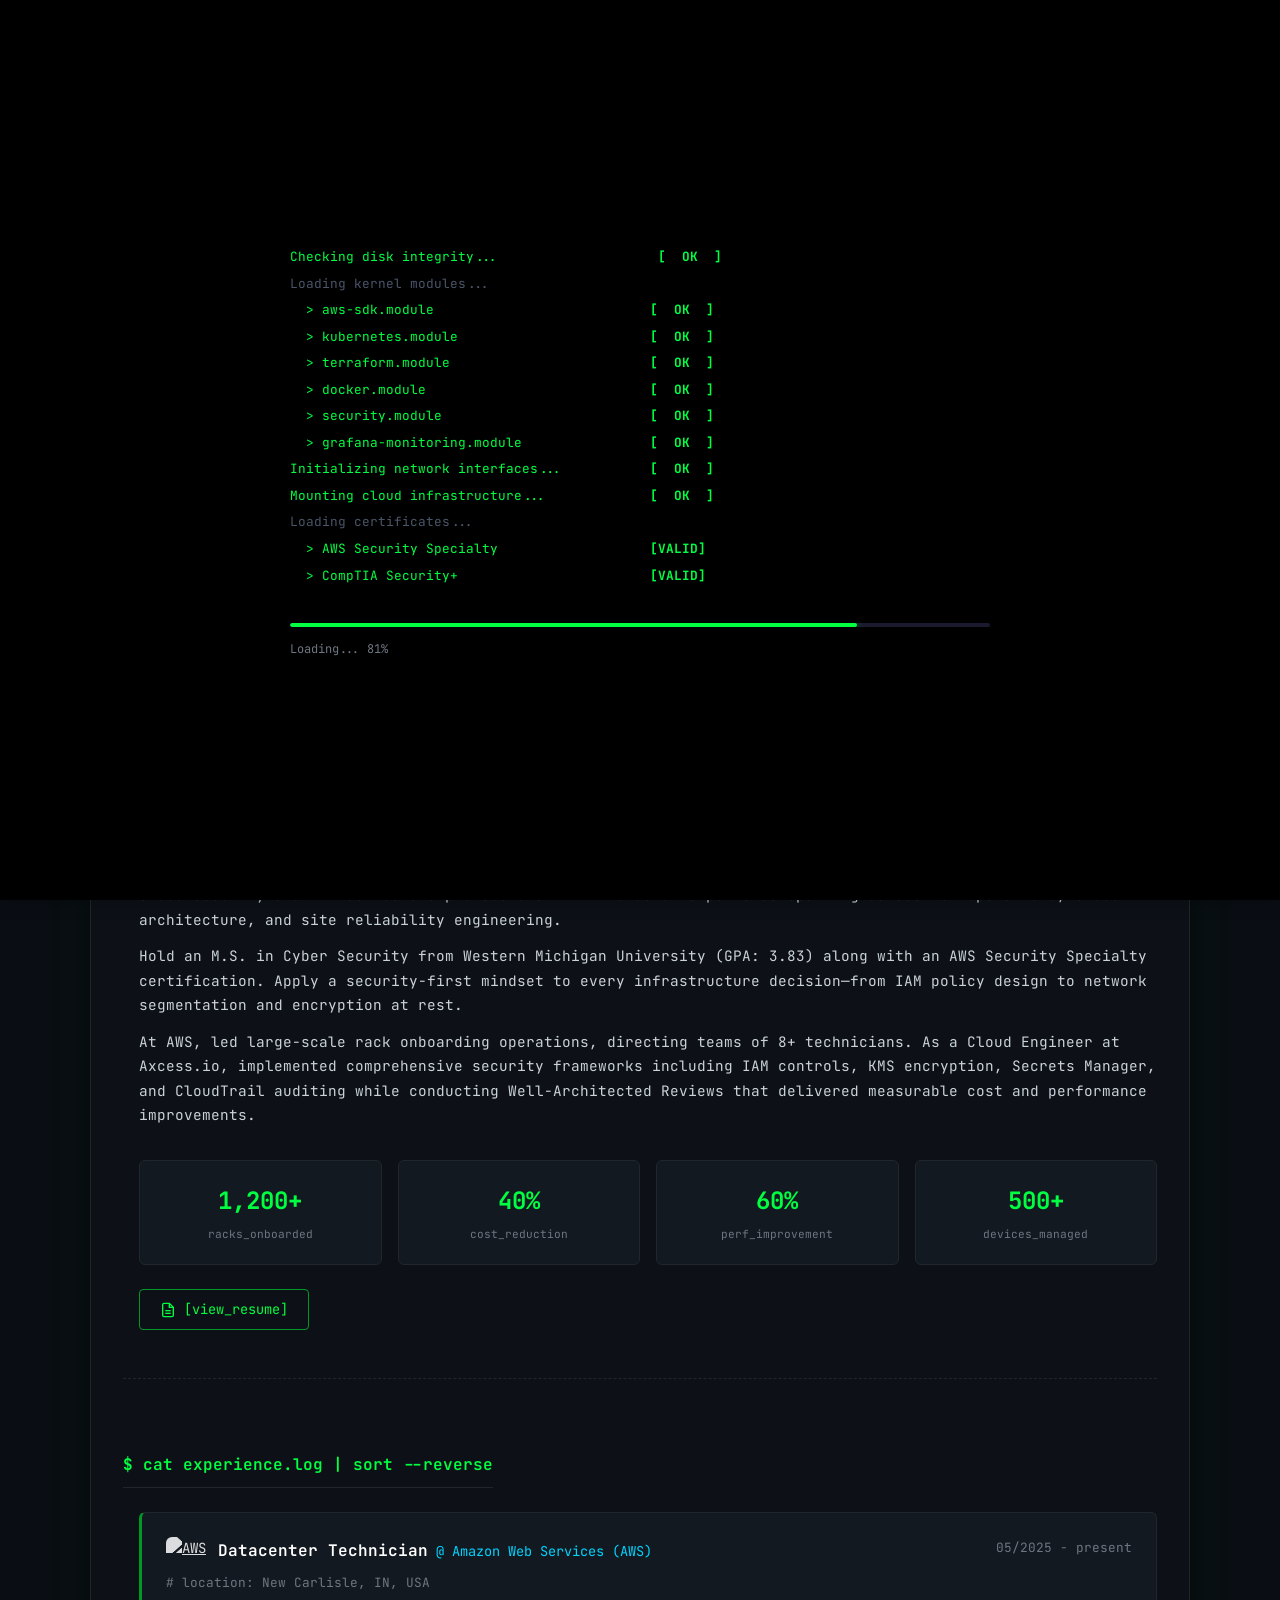
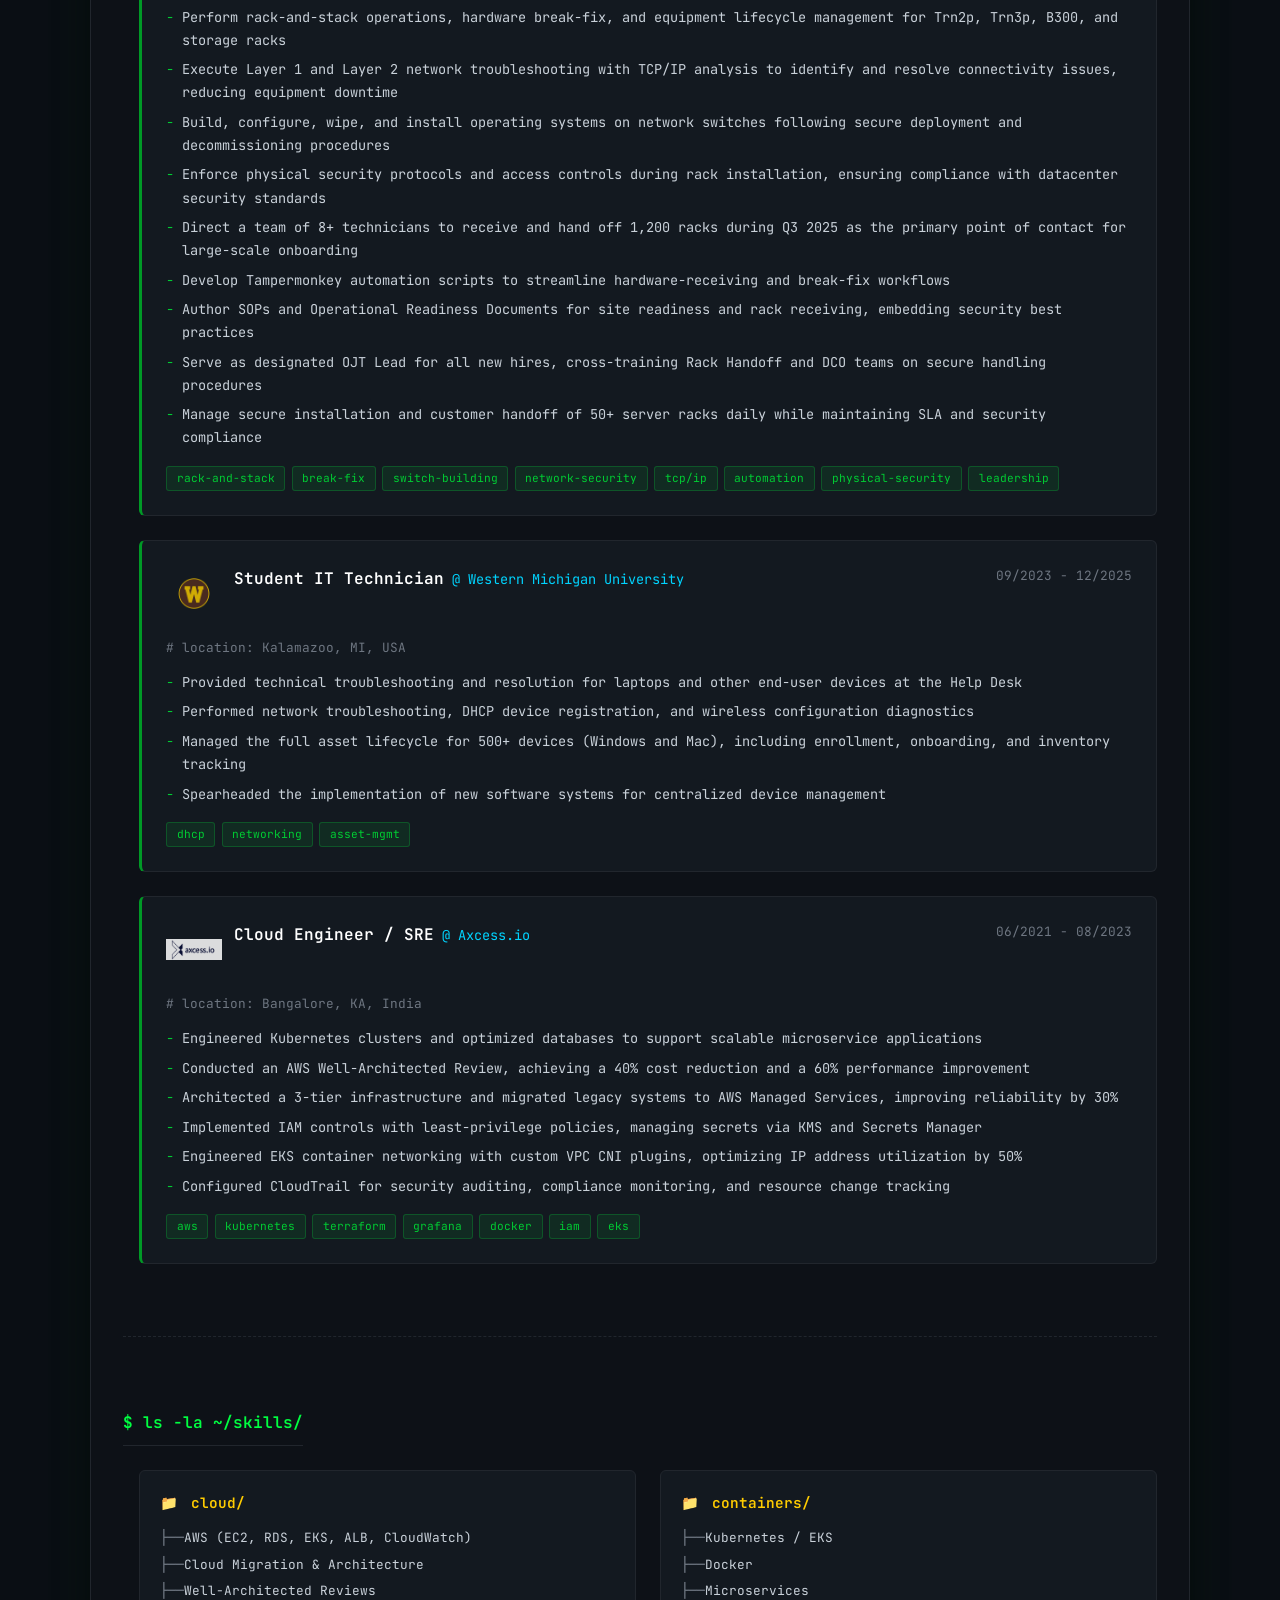
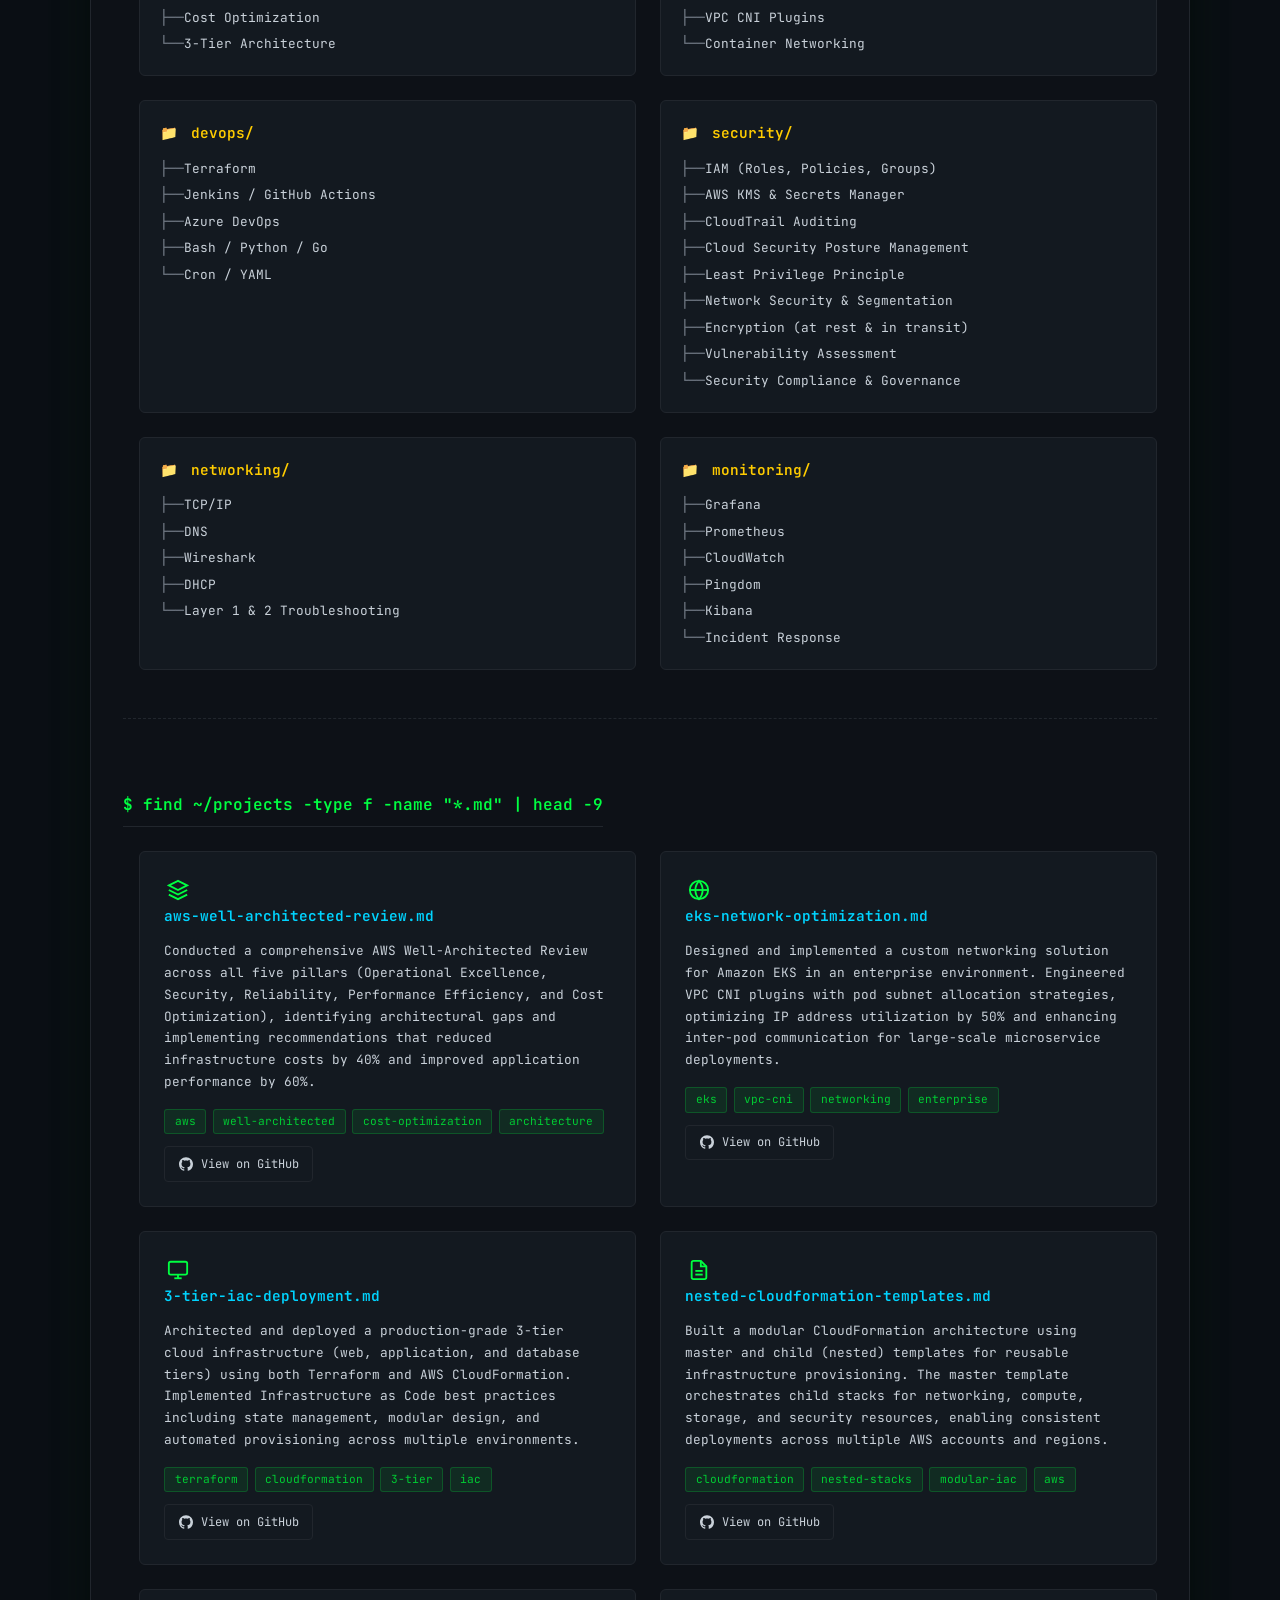
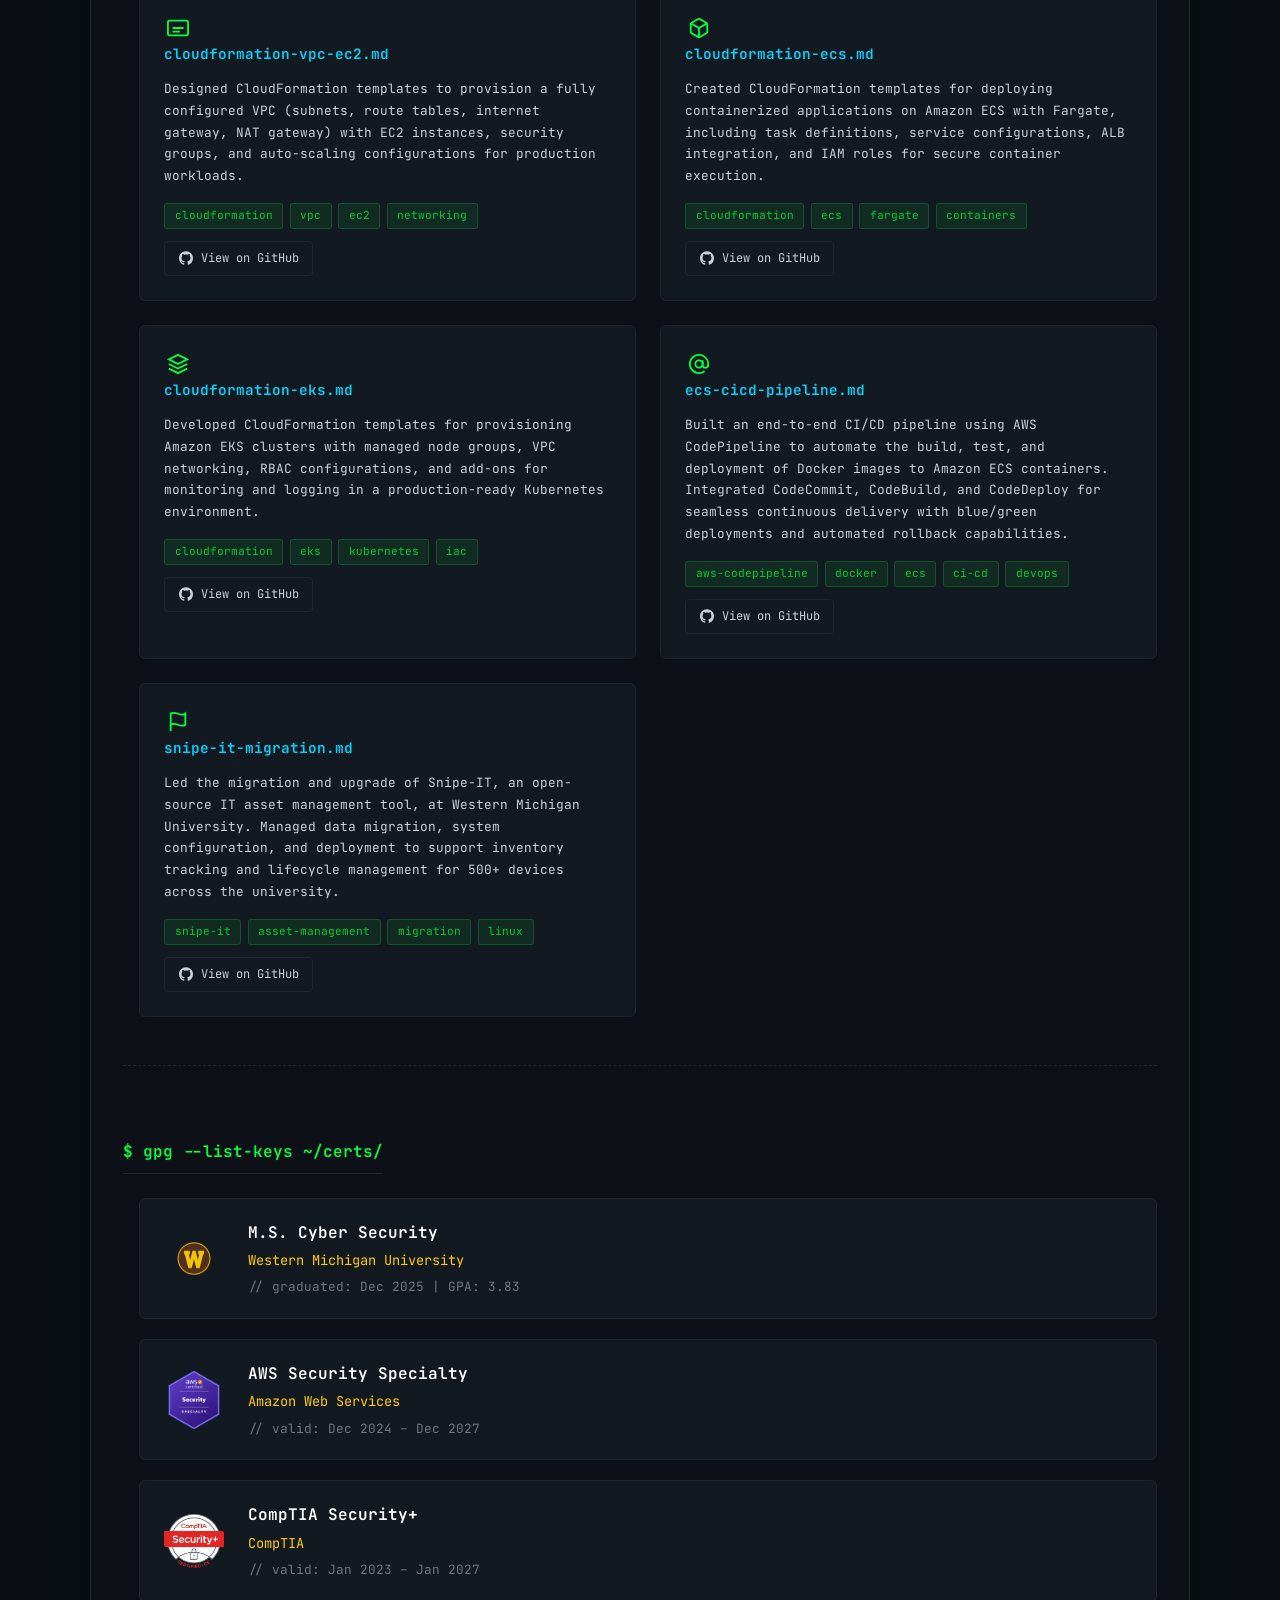
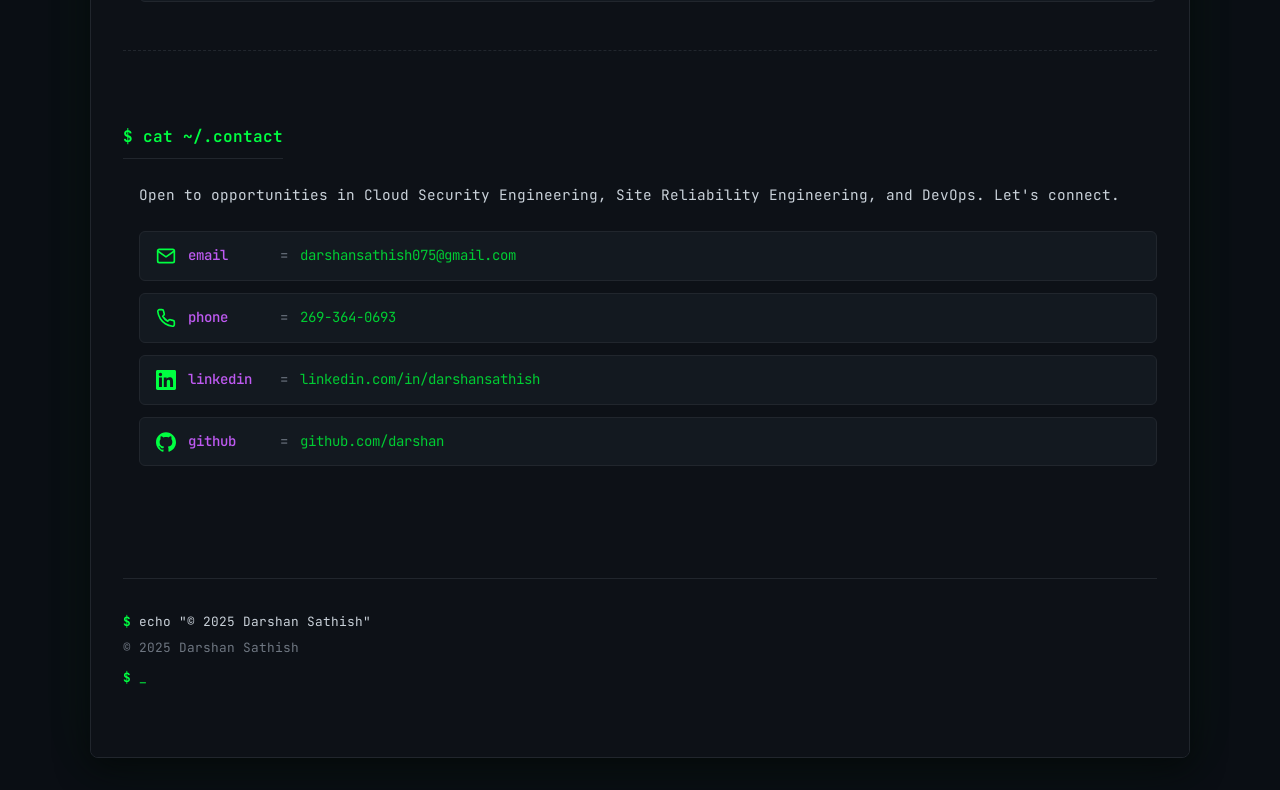
==== commit baab1495: "Update index.html" ====
--- a/Kiro-Portfi=olio/index.html
+++ b/Kiro-Portfi=olio/index.html
@@ -332,7 +332,7 @@
                                 <span class="tag">networking</span>
                                 <span class="tag">enterprise</span>
                             </div>
-                            <a href="https://github.com/darshan/eks-network-optimization" class="github-link" target="_blank" rel="noopener noreferrer"><svg viewBox="0 0 24 24" fill="currentColor" width="16" height="16"><path d="M12 .297c-6.63 0-12 5.373-12 12 0 5.303 3.438 9.8 8.205 11.385.6.113.82-.258.82-.577 0-.285-.01-1.04-.015-2.04-3.338.724-4.042-1.61-4.042-1.61C4.422 18.07 3.633 17.7 3.633 17.7c-1.087-.744.084-.729.084-.729 1.205.084 1.838 1.236 1.838 1.236 1.07 1.835 2.809 1.305 3.495.998.108-.776.417-1.305.76-1.605-2.665-.3-5.466-1.332-5.466-5.93 0-1.31.465-2.38 1.235-3.22-.135-.303-.54-1.523.105-3.176 0 0 1.005-.322 3.3 1.23.96-.267 1.98-.399 3-.405 1.02.006 2.04.138 3 .405 2.28-1.552 3.285-1.23 3.285-1.23.645 1.653.24 2.873.12 3.176.765.84 1.23 1.91 1.23 3.22 0 4.61-2.805 5.625-5.475 5.92.42.36.81 1.096.81 2.22 0 1.606-.015 2.896-.015 3.286 0 .315.21.69.825.57C20.565 22.092 24 17.592 24 12.297c0-6.627-5.373-12-12-12"/></svg> View on GitHub</a>
+                            <a href="https://github.com/darshansathish075-tech/eks-custom-networking#license" class="github-link" target="_blank" rel="noopener noreferrer"><svg viewBox="0 0 24 24" fill="currentColor" width="16" height="16"><path d="M12 .297c-6.63 0-12 5.373-12 12 0 5.303 3.438 9.8 8.205 11.385.6.113.82-.258.82-.577 0-.285-.01-1.04-.015-2.04-3.338.724-4.042-1.61-4.042-1.61C4.422 18.07 3.633 17.7 3.633 17.7c-1.087-.744.084-.729.084-.729 1.205.084 1.838 1.236 1.838 1.236 1.07 1.835 2.809 1.305 3.495.998.108-.776.417-1.305.76-1.605-2.665-.3-5.466-1.332-5.466-5.93 0-1.31.465-2.38 1.235-3.22-.135-.303-.54-1.523.105-3.176 0 0 1.005-.322 3.3 1.23.96-.267 1.98-.399 3-.405 1.02.006 2.04.138 3 .405 2.28-1.552 3.285-1.23 3.285-1.23.645 1.653.24 2.873.12 3.176.765.84 1.23 1.91 1.23 3.22 0 4.61-2.805 5.625-5.475 5.92.42.36.81 1.096.81 2.22 0 1.606-.015 2.896-.015 3.286 0 .315.21.69.825.57C20.565 22.092 24 17.592 24 12.297c0-6.627-5.373-12-12-12"/></svg> View on GitHub</a>
                         </div>
                         <div class="project-entry">
                             <div class="project-name"><span class="project-icon"><svg viewBox="0 0 24 24" fill="none" stroke="currentColor" stroke-width="2"><rect x="2" y="3" width="20" height="14" rx="2"/><line x1="8" y1="21" x2="16" y2="21"/><line x1="12" y1="17" x2="12" y2="21"/></svg></span> 3-tier-iac-deployment.md</div>
@@ -508,4 +508,4 @@
 
     <script src="script.js"></script>
 </body>
-</html>+</html>
